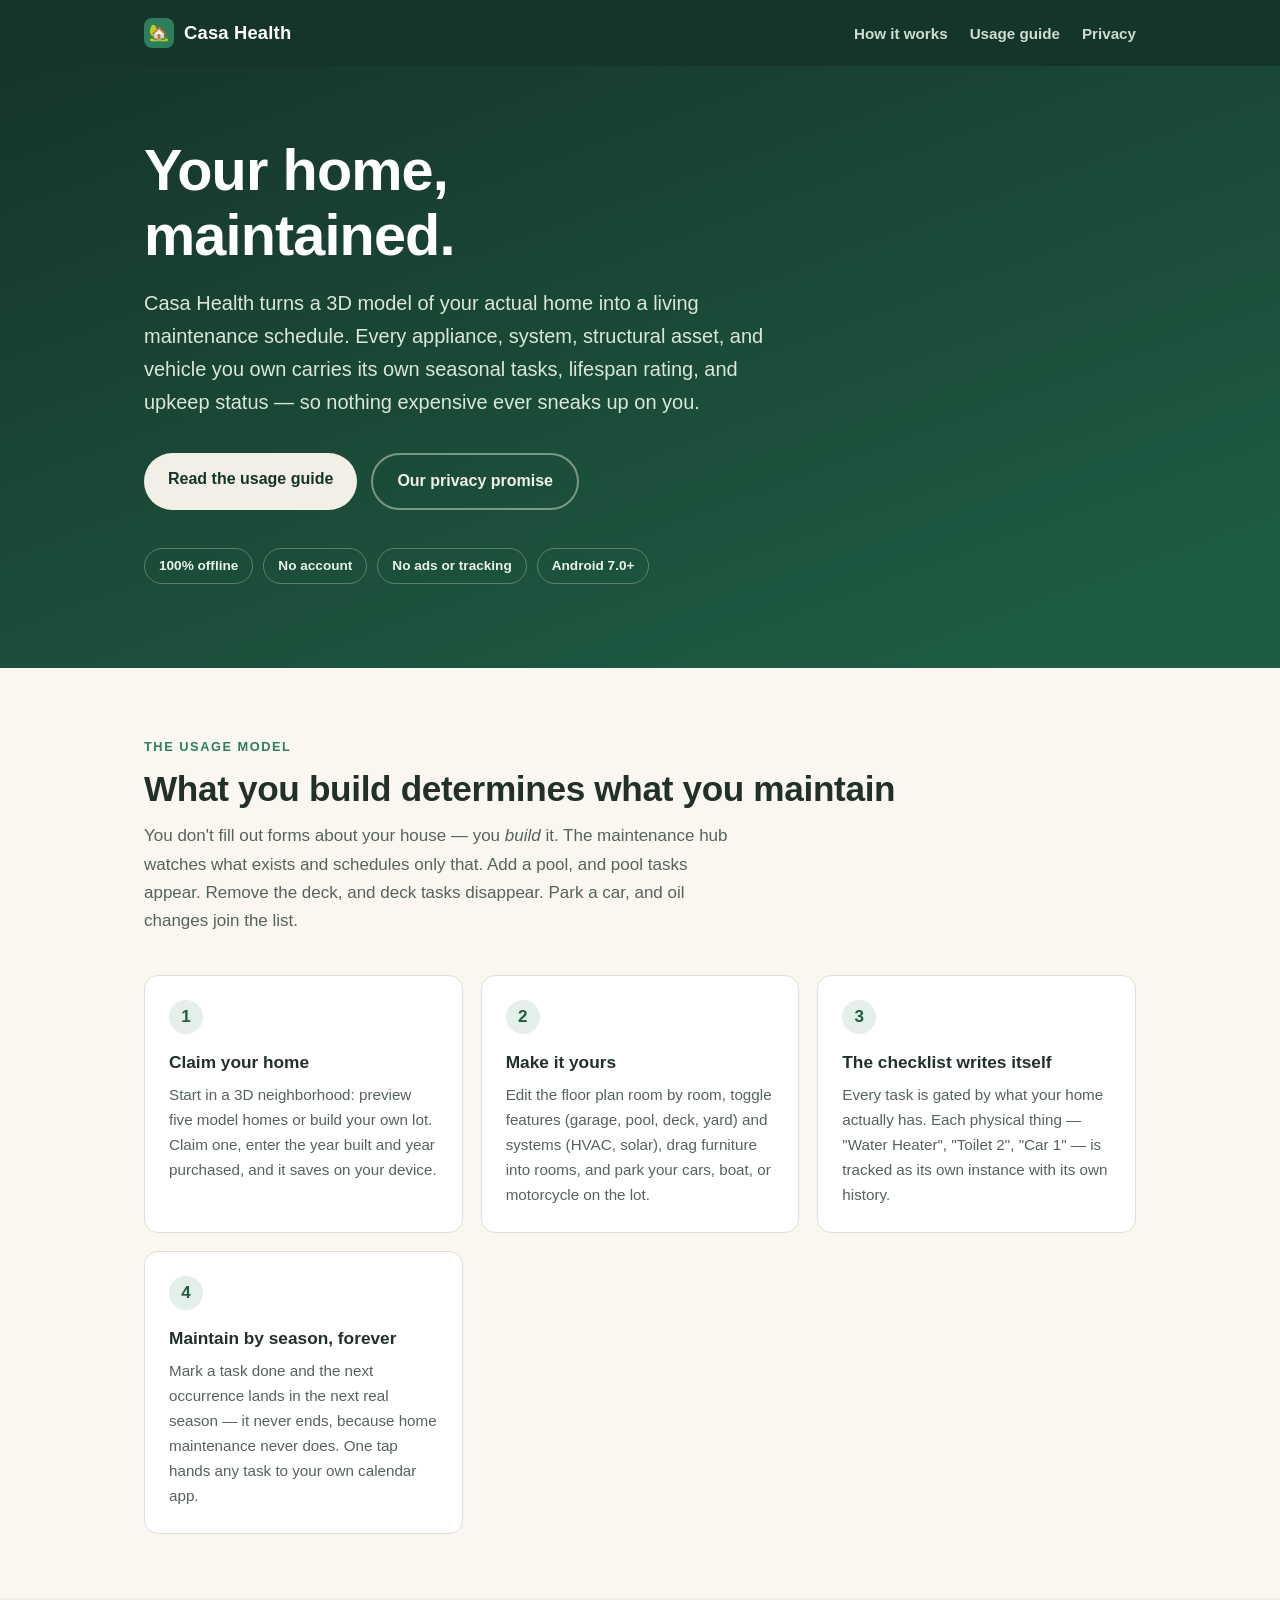
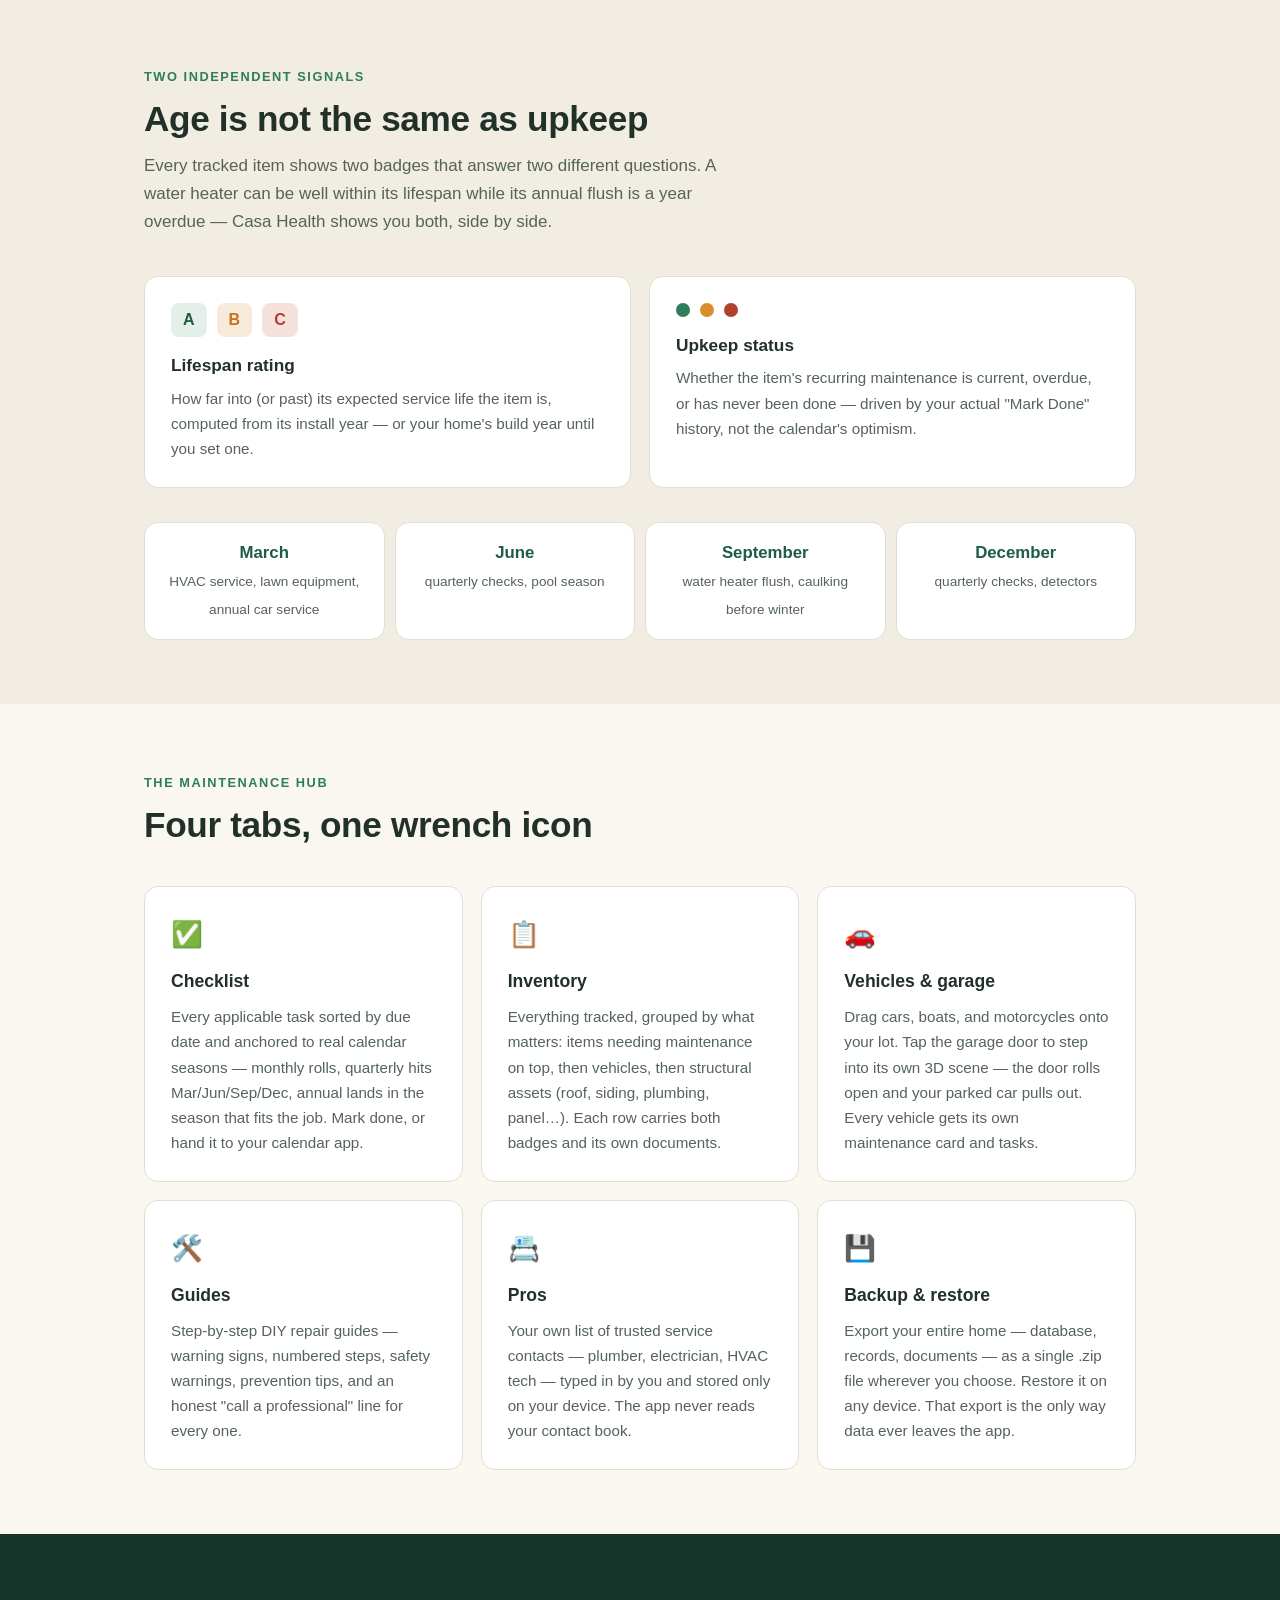
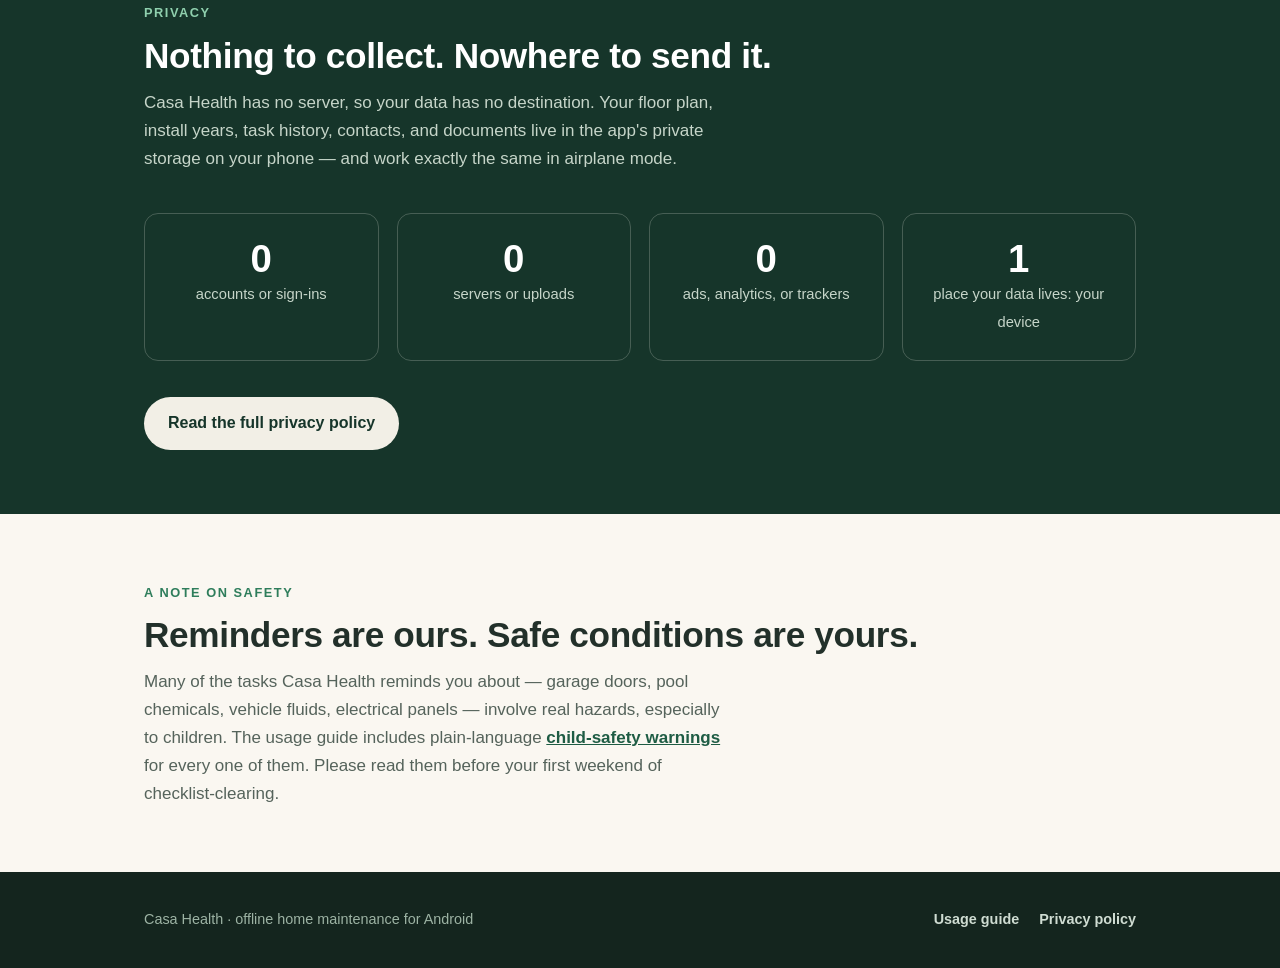
==== index.html @ 877a3b01 "Replace prototype README with Casa Health GitHub Pages site Marketing landing page centered on the m" ====
<!DOCTYPE html>
<html lang="en">
<head>
<meta charset="utf-8">
<meta name="viewport" content="width=device-width, initial-scale=1">
<title>Casa Health — Your home, maintained</title>
<meta name="description" content="Casa Health is a fully offline Android home-maintenance tracker built around a 3D model of your home. No account, no server, no tracking — your data never leaves your device.">
<link rel="stylesheet" href="styles.css">
<link rel="icon" href="data:image/svg+xml,%3Csvg xmlns='http://www.w3.org/2000/svg' viewBox='0 0 100 100'%3E%3Ctext y='.9em' font-size='90'%3E%F0%9F%8F%A1%3C/text%3E%3C/svg%3E">
</head>
<body>

<header class="site">
  <div class="wrap">
    <nav>
      <a class="brand" href="index.html"><span class="logo">🏡</span>Casa Health</a>
      <a class="link" href="#model">How it works</a>
      <a class="link" href="usage.html">Usage guide</a>
      <a class="link" href="privacy.html">Privacy</a>
    </nav>
  </div>
  <div class="hero">
    <div class="wrap">
      <h1>Your home, maintained.</h1>
      <p class="lede">
        Casa Health turns a 3D model of your actual home into a living maintenance
        schedule. Every appliance, system, structural asset, and vehicle you own carries its
        own seasonal tasks, lifespan rating, and upkeep status — so nothing expensive ever
        sneaks up on you.
      </p>
      <div class="cta">
        <a class="btn primary" href="usage.html">Read the usage guide</a>
        <a class="btn ghost" href="privacy.html">Our privacy promise</a>
      </div>
      <div class="chips">
        <span class="chip">100% offline</span>
        <span class="chip">No account</span>
        <span class="chip">No ads or tracking</span>
        <span class="chip">Android 7.0+</span>
      </div>
    </div>
  </div>
</header>

<main>

  <section id="model">
    <div class="wrap">
      <span class="kicker">The usage model</span>
      <h2>What you build determines what you maintain</h2>
      <p class="sub">
        You don't fill out forms about your house — you <em>build</em> it. The maintenance
        hub watches what exists and schedules only that. Add a pool, and pool tasks appear.
        Remove the deck, and deck tasks disappear. Park a car, and oil changes join the list.
      </p>
      <div class="steps">
        <div class="step">
          <div class="num">1</div>
          <h3>Claim your home</h3>
          <p>Start in a 3D neighborhood: preview five model homes or build your own lot.
             Claim one, enter the year built and year purchased, and it saves on your device.</p>
        </div>
        <div class="step">
          <div class="num">2</div>
          <h3>Make it yours</h3>
          <p>Edit the floor plan room by room, toggle features (garage, pool, deck, yard) and
             systems (HVAC, solar), drag furniture into rooms, and park your cars, boat, or
             motorcycle on the lot.</p>
        </div>
        <div class="step">
          <div class="num">3</div>
          <h3>The checklist writes itself</h3>
          <p>Every task is gated by what your home actually has. Each physical thing —
             "Water Heater", "Toilet 2", "Car 1" — is tracked as its own instance with its
             own history.</p>
        </div>
        <div class="step">
          <div class="num">4</div>
          <h3>Maintain by season, forever</h3>
          <p>Mark a task done and the next occurrence lands in the next real season — it never
             ends, because home maintenance never does. One tap hands any task to your own
             calendar app.</p>
        </div>
      </div>
    </div>
  </section>

  <section class="alt">
    <div class="wrap">
      <span class="kicker">Two independent signals</span>
      <h2>Age is not the same as upkeep</h2>
      <p class="sub">
        Every tracked item shows two badges that answer two different questions. A water
        heater can be well within its lifespan while its annual flush is a year overdue —
        Casa Health shows you both, side by side.
      </p>
      <div class="signals">
        <div class="signal">
          <div class="badge-row">
            <span class="grade a">A</span><span class="grade b">B</span><span class="grade c">C</span>
          </div>
          <h3>Lifespan rating</h3>
          <p>How far into (or past) its expected service life the item is, computed from its
             install year — or your home's build year until you set one.</p>
        </div>
        <div class="signal">
          <div class="badge-row">
            <span class="dot green"></span><span class="dot amber"></span><span class="dot red"></span>
          </div>
          <h3>Upkeep status</h3>
          <p>Whether the item's recurring maintenance is current, overdue, or has never been
             done — driven by your actual "Mark Done" history, not the calendar's optimism.</p>
        </div>
      </div>
      <div class="seasons">
        <div class="season"><b>March</b><span>HVAC service, lawn equipment, annual car service</span></div>
        <div class="season"><b>June</b><span>quarterly checks, pool season</span></div>
        <div class="season"><b>September</b><span>water heater flush, caulking before winter</span></div>
        <div class="season"><b>December</b><span>quarterly checks, detectors</span></div>
      </div>
    </div>
  </section>

  <section>
    <div class="wrap">
      <span class="kicker">The maintenance hub</span>
      <h2>Four tabs, one wrench icon</h2>
      <div class="grid">
        <div class="card">
          <span class="icon">✅</span>
          <h3>Checklist</h3>
          <p>Every applicable task sorted by due date and anchored to real calendar seasons —
             monthly rolls, quarterly hits Mar/Jun/Sep/Dec, annual lands in the season that
             fits the job. Mark done, or hand it to your calendar app.</p>
        </div>
        <div class="card">
          <span class="icon">📋</span>
          <h3>Inventory</h3>
          <p>Everything tracked, grouped by what matters: items needing maintenance on top,
             then vehicles, then structural assets (roof, siding, plumbing, panel…). Each row
             carries both badges and its own documents.</p>
        </div>
        <div class="card">
          <span class="icon">🚗</span>
          <h3>Vehicles &amp; garage</h3>
          <p>Drag cars, boats, and motorcycles onto your lot. Tap the garage door to step into
             its own 3D scene — the door rolls open and your parked car pulls out. Every
             vehicle gets its own maintenance card and tasks.</p>
        </div>
        <div class="card">
          <span class="icon">🛠️</span>
          <h3>Guides</h3>
          <p>Step-by-step DIY repair guides — warning signs, numbered steps, safety warnings,
             prevention tips, and an honest "call a professional" line for every one.</p>
        </div>
        <div class="card">
          <span class="icon">📇</span>
          <h3>Pros</h3>
          <p>Your own list of trusted service contacts — plumber, electrician, HVAC tech —
             typed in by you and stored only on your device. The app never reads your
             contact book.</p>
        </div>
        <div class="card">
          <span class="icon">💾</span>
          <h3>Backup &amp; restore</h3>
          <p>Export your entire home — database, records, documents — as a single .zip file
             wherever you choose. Restore it on any device. That export is the only way data
             ever leaves the app.</p>
        </div>
      </div>
    </div>
  </section>

  <section class="privacy-band">
    <div class="wrap">
      <span class="kicker" style="color:#8fd0ae">Privacy</span>
      <h2>Nothing to collect. Nowhere to send it.</h2>
      <p class="sub">
        Casa Health has no server, so your data has no destination. Your floor plan, install
        years, task history, contacts, and documents live in the app's private storage on
        your phone — and work exactly the same in airplane mode.
      </p>
      <div class="stats">
        <div class="stat"><b>0</b><span>accounts or sign-ins</span></div>
        <div class="stat"><b>0</b><span>servers or uploads</span></div>
        <div class="stat"><b>0</b><span>ads, analytics, or trackers</span></div>
        <div class="stat"><b>1</b><span>place your data lives: your device</span></div>
      </div>
      <a class="btn primary" href="privacy.html">Read the full privacy policy</a>
    </div>
  </section>

  <section>
    <div class="wrap">
      <span class="kicker">A note on safety</span>
      <h2>Reminders are ours. Safe conditions are yours.</h2>
      <p class="sub">
        Many of the tasks Casa Health reminds you about — garage doors, pool chemicals,
        vehicle fluids, electrical panels — involve real hazards, especially to children.
        The usage guide includes plain-language
        <a href="usage.html#child-safety" style="color:var(--green);font-weight:700">child-safety
        warnings</a> for every one of them. Please read them before your first weekend of
        checklist-clearing.
      </p>
    </div>
  </section>

</main>

<footer>
  <div class="wrap">
    <span>Casa Health · offline home maintenance for Android</span>
    <span class="spacer"></span>
    <a href="usage.html">Usage guide</a>
    <a href="privacy.html">Privacy policy</a>
  </div>
</footer>

</body>
</html>
---- styles.css ----
/* Casa Health site — shared styles. Self-contained: system fonts, no CDNs. */

:root {
  --ink:        #22302a;
  --ink-soft:   #55635b;
  --green-deep: #16352a;
  --green:      #1e5c44;
  --green-mid:  #2e7d5b;
  --green-soft: #e3efe8;
  --amber:      #c96f1e;
  --red:        #b3402f;
  --cream:      #faf7f1;
  --card:       #ffffff;
  --line:       #e4ded2;
  --radius:     14px;
}

* { box-sizing: border-box; margin: 0; padding: 0; }

html { scroll-behavior: smooth; }

body {
  font-family: -apple-system, BlinkMacSystemFont, "Segoe UI", Roboto, Helvetica, Arial, sans-serif;
  color: var(--ink);
  background: var(--cream);
  line-height: 1.65;
  font-size: 17px;
}

.wrap { max-width: 1040px; margin: 0 auto; padding: 0 24px; }

/* ── Nav ─────────────────────────────────────────────── */
header.site {
  background: var(--green-deep);
  color: #f2efe6;
}
nav {
  display: flex; align-items: center; gap: 22px;
  padding: 18px 0; flex-wrap: wrap;
}
nav .brand {
  font-weight: 800; font-size: 1.15rem; letter-spacing: .01em;
  color: #fff; text-decoration: none; margin-right: auto;
  display: flex; align-items: center; gap: 10px;
}
nav .brand .logo {
  width: 30px; height: 30px; border-radius: 8px;
  background: var(--green-mid);
  display: inline-flex; align-items: center; justify-content: center;
  font-size: 16px;
}
nav a.link {
  color: #cfdcd2; text-decoration: none; font-size: .95rem; font-weight: 600;
}
nav a.link:hover, nav a.link[aria-current="page"] { color: #fff; }

/* ── Hero ────────────────────────────────────────────── */
.hero {
  background: linear-gradient(160deg, var(--green-deep) 0%, var(--green) 90%);
  color: #f2efe6;
  padding: 72px 0 84px;
}
.hero h1 {
  font-size: clamp(2.3rem, 5.5vw, 3.6rem);
  line-height: 1.12; letter-spacing: -0.015em; color: #fff;
  max-width: 17ch;
}
.hero p.lede {
  margin-top: 20px; font-size: clamp(1.05rem, 2vw, 1.25rem);
  max-width: 56ch; color: #dbe6dd;
}
.hero .cta { margin-top: 34px; display: flex; gap: 14px; flex-wrap: wrap; }
.btn {
  display: inline-block; text-decoration: none; font-weight: 700;
  padding: 13px 24px; border-radius: 999px; font-size: 1rem;
}
.btn.primary { background: #f2efe6; color: var(--green-deep); }
.btn.primary:hover { background: #fff; }
.btn.ghost { color: #f2efe6; border: 2px solid rgba(242,239,230,.45); }
.btn.ghost:hover { border-color: #f2efe6; }

.hero .chips { margin-top: 38px; display: flex; gap: 10px; flex-wrap: wrap; }
.chip {
  font-size: .85rem; font-weight: 600; color: #eaf2ec;
  border: 1px solid rgba(242,239,230,.3); border-radius: 999px;
  padding: 6px 14px;
}

/* ── Sections ────────────────────────────────────────── */
section { padding: 64px 0; }
section.alt { background: #f2ede3; }
.kicker {
  text-transform: uppercase; letter-spacing: .12em; font-size: .8rem;
  font-weight: 800; color: var(--green-mid);
}
h2 { font-size: clamp(1.6rem, 3.4vw, 2.2rem); line-height: 1.2; margin-top: 8px; letter-spacing: -0.01em; }
.sub { color: var(--ink-soft); max-width: 62ch; margin-top: 12px; }

/* ── Usage-model steps ───────────────────────────────── */
.steps { margin-top: 40px; display: grid; gap: 18px; grid-template-columns: repeat(auto-fit, minmax(280px, 1fr)); }
.step {
  background: var(--card); border: 1px solid var(--line); border-radius: var(--radius);
  padding: 24px;
}
.step .num {
  width: 34px; height: 34px; border-radius: 50%; background: var(--green-soft);
  color: var(--green); font-weight: 800; display: flex; align-items: center;
  justify-content: center; margin-bottom: 14px;
}
.step h3 { font-size: 1.08rem; margin-bottom: 6px; }
.step p { font-size: .95rem; color: var(--ink-soft); }

/* Two-signal badges */
.signals { margin-top: 40px; display: grid; gap: 18px; grid-template-columns: repeat(auto-fit, minmax(300px, 1fr)); }
.signal {
  background: var(--card); border: 1px solid var(--line); border-radius: var(--radius);
  padding: 26px;
}
.signal .badge-row { display: flex; gap: 10px; align-items: center; margin-bottom: 14px; }
.grade {
  font-weight: 800; font-size: 1rem; border-radius: 8px; padding: 4px 12px;
}
.grade.a { background: var(--green-soft); color: var(--green); }
.grade.b { background: #f7ead8; color: var(--amber); }
.grade.c { background: #f6e0dc; color: var(--red); }
.dot { width: 14px; height: 14px; border-radius: 50%; display: inline-block; }
.dot.green { background: #2e7d5b; }
.dot.amber { background: #d98e2b; }
.dot.red   { background: #b3402f; }
.signal h3 { font-size: 1.08rem; margin-bottom: 6px; }
.signal p { font-size: .95rem; color: var(--ink-soft); }

/* Season strip */
.seasons { margin-top: 34px; display: flex; gap: 10px; flex-wrap: wrap; }
.season {
  flex: 1 1 140px; background: var(--card); border: 1px solid var(--line);
  border-radius: var(--radius); padding: 16px 18px; text-align: center;
}
.season b { display: block; color: var(--green); font-size: 1.05rem; }
.season span { font-size: .85rem; color: var(--ink-soft); }

/* ── Feature grid ────────────────────────────────────── */
.grid { margin-top: 40px; display: grid; gap: 18px; grid-template-columns: repeat(auto-fit, minmax(280px, 1fr)); }
.card {
  background: var(--card); border: 1px solid var(--line); border-radius: var(--radius);
  padding: 26px;
}
.card .icon { font-size: 1.6rem; margin-bottom: 12px; display: block; }
.card h3 { font-size: 1.1rem; margin-bottom: 8px; }
.card p { font-size: .95rem; color: var(--ink-soft); }
.card a { color: var(--green); font-weight: 700; }

/* ── Privacy band ────────────────────────────────────── */
.privacy-band { background: var(--green-deep); color: #e7efe8; }
.privacy-band h2 { color: #fff; }
.privacy-band .sub { color: #c6d5c9; }
.stats { margin-top: 40px; display: grid; gap: 18px; grid-template-columns: repeat(auto-fit, minmax(200px, 1fr)); }
.stat {
  border: 1px solid rgba(242,239,230,.22); border-radius: var(--radius);
  padding: 24px; text-align: center;
}
.stat b { display: block; font-size: 2.4rem; color: #fff; line-height: 1.1; }
.stat span { font-size: .92rem; color: #c6d5c9; }
.privacy-band .btn { margin-top: 36px; }

/* ── Article pages (usage / privacy) ─────────────────── */
.page-head { background: var(--green-deep); color: #f2efe6; padding: 52px 0 56px; }
.page-head h1 { font-size: clamp(2rem, 4.5vw, 2.8rem); color: #fff; letter-spacing: -0.01em; }
.page-head p { margin-top: 12px; color: #cfdcd2; max-width: 60ch; }

article { padding: 56px 0 72px; }
article .wrap { max-width: 800px; }
article h2 {
  margin-top: 48px; padding-top: 12px; font-size: 1.5rem;
}
article h2:first-child { margin-top: 0; }
article h3 { margin-top: 28px; font-size: 1.13rem; }
article p, article li { color: #3c4a42; }
article p { margin-top: 14px; }
article ul { margin: 14px 0 0 24px; }
article li { margin-top: 8px; }
article ul ul { margin-top: 6px; }
article strong { color: var(--ink); }
article a { color: var(--green); font-weight: 600; }
article .callout {
  margin-top: 22px; background: var(--green-soft); border-left: 4px solid var(--green-mid);
  border-radius: 0 10px 10px 0; padding: 18px 22px; font-size: .98rem;
}
article .callout.warn { background: #f9ecdd; border-left-color: var(--amber); }
article .tip { font-size: .93rem; color: var(--ink-soft); font-style: italic; }
article table {
  margin-top: 16px; border-collapse: collapse; width: 100%;
  background: var(--card); border: 1px solid var(--line); border-radius: 10px; overflow: hidden;
}
article th, article td { text-align: left; padding: 10px 16px; border-bottom: 1px solid var(--line); font-size: .95rem; }
article th { background: #f2ede3; }
article tr:last-child td { border-bottom: none; }

/* ── Footer ──────────────────────────────────────────── */
footer {
  background: #14251e; color: #9db3a4; padding: 36px 0; font-size: .9rem;
}
footer .wrap { display: flex; gap: 20px; flex-wrap: wrap; align-items: center; }
footer a { color: #cfdcd2; text-decoration: none; font-weight: 600; }
footer a:hover { color: #fff; }
footer .spacer { margin-left: auto; }

@media (max-width: 560px) {
  nav { gap: 14px; }
  .hero { padding: 52px 0 60px; }
  section { padding: 48px 0; }
}
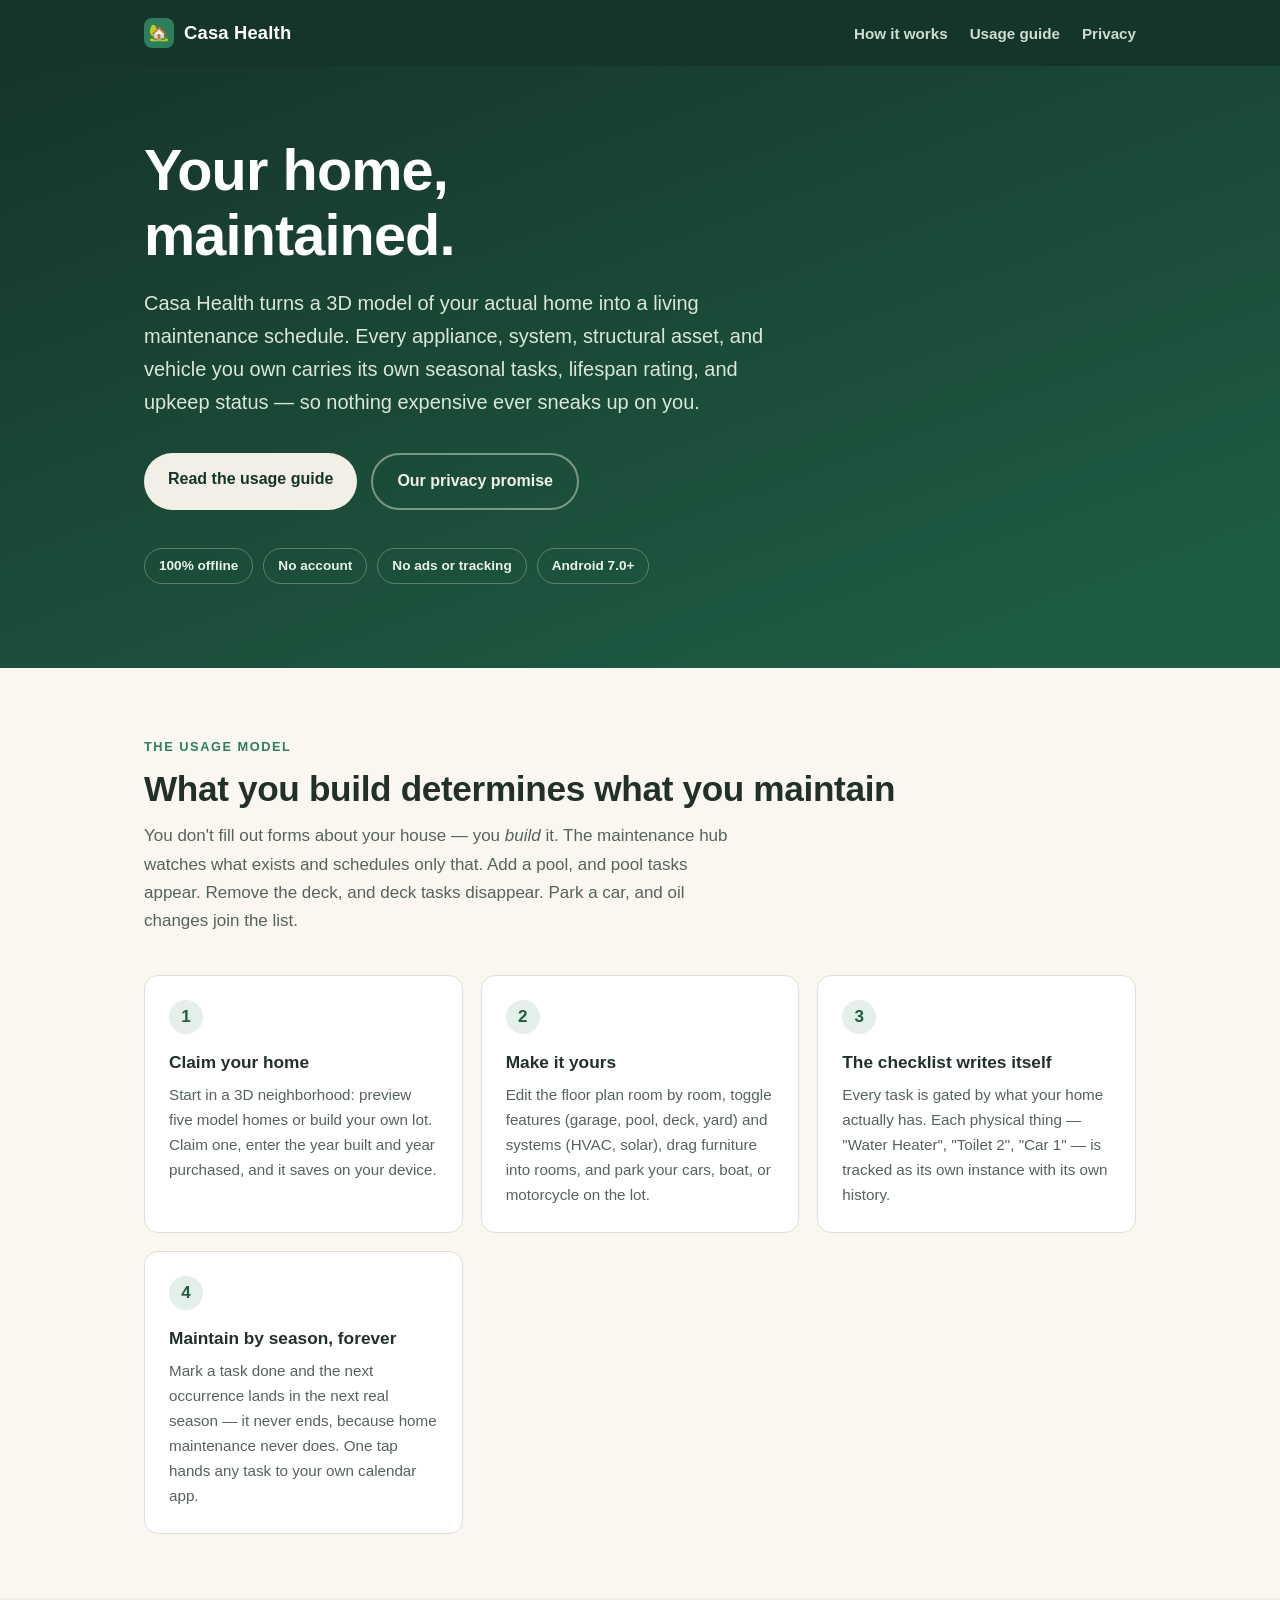
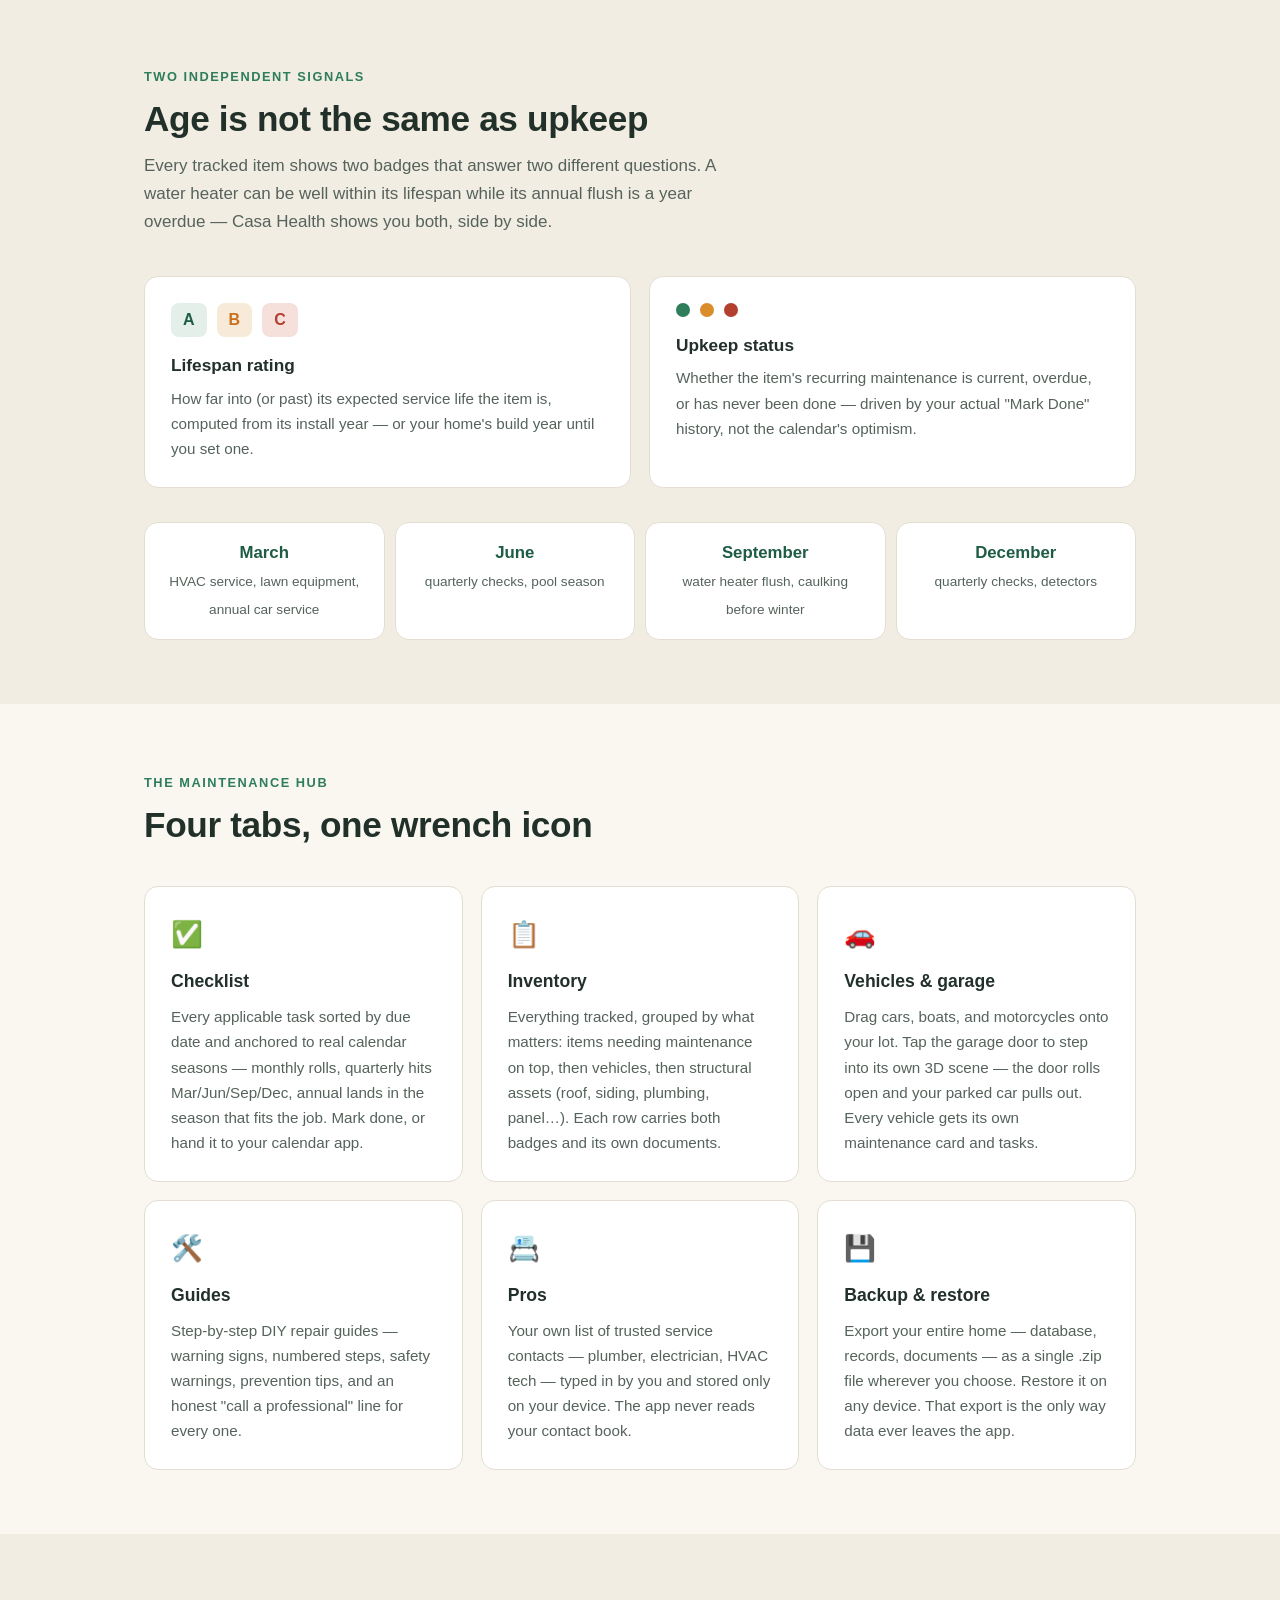
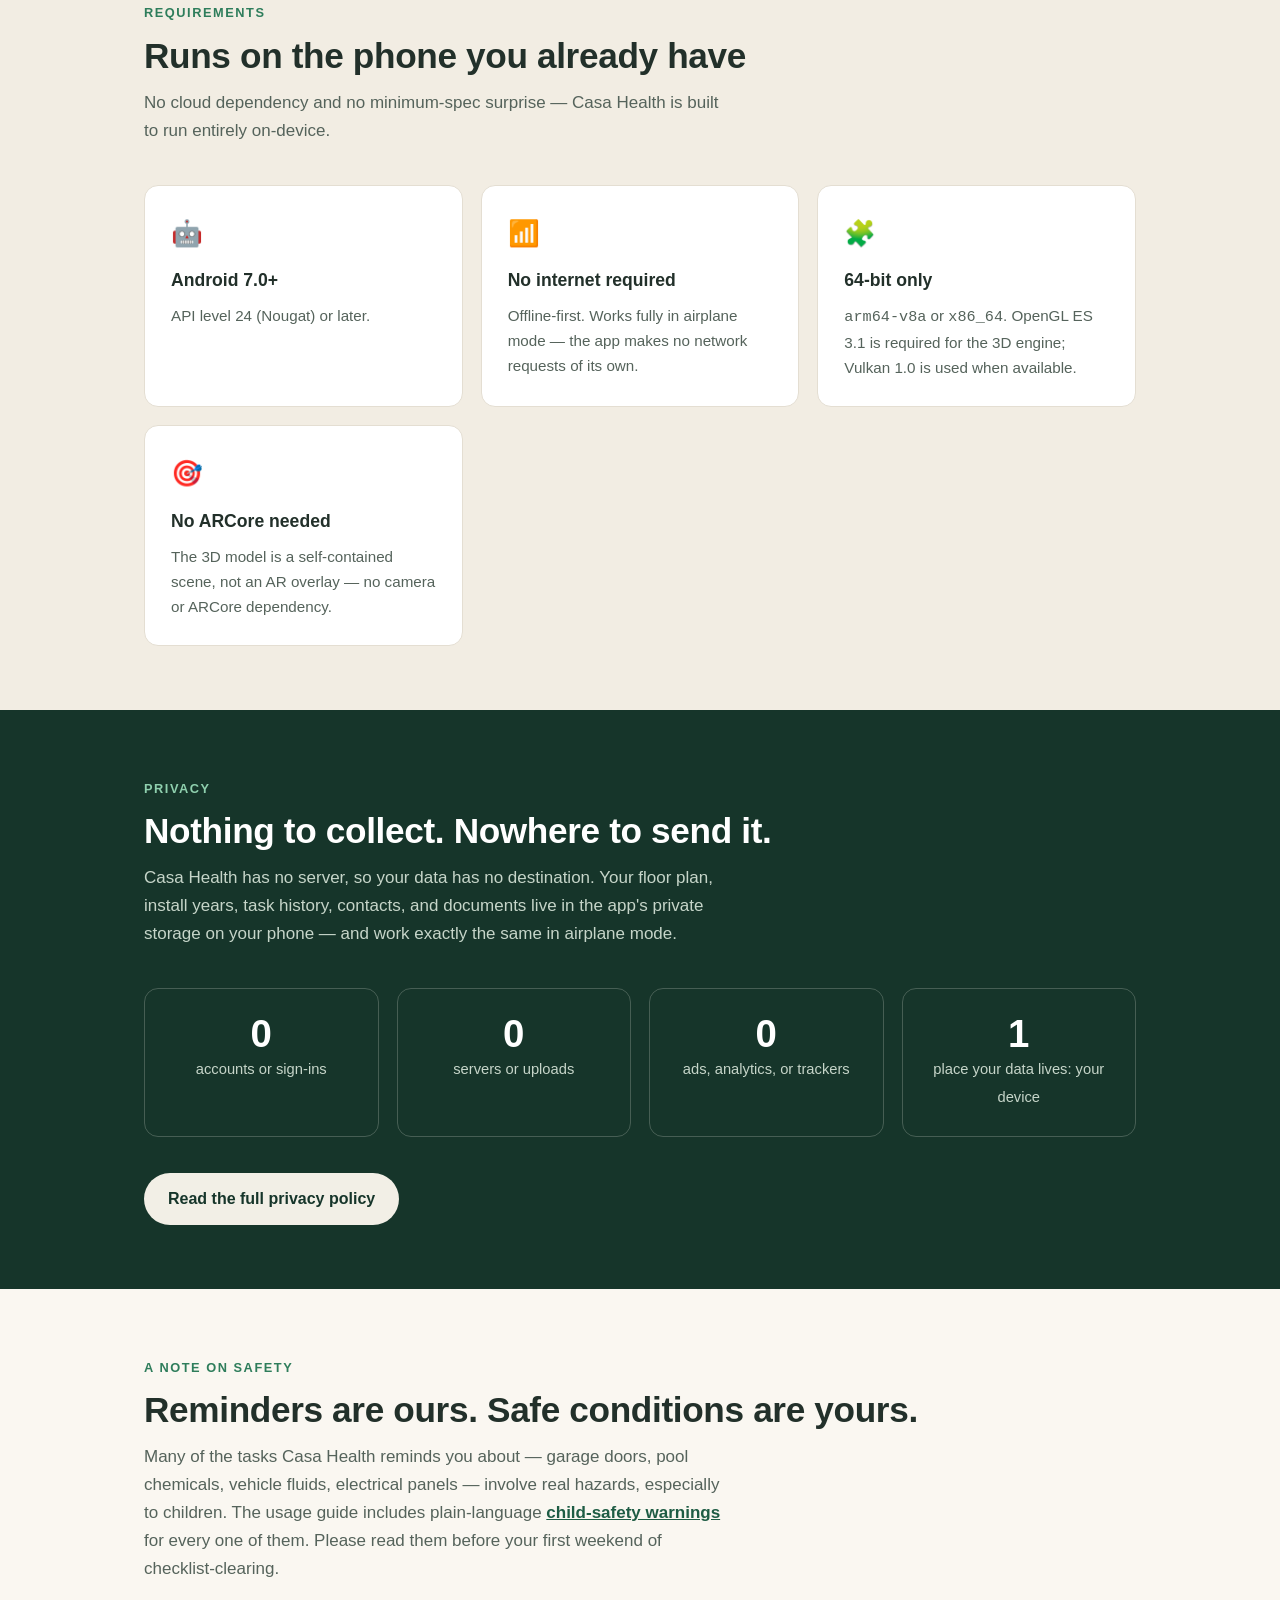
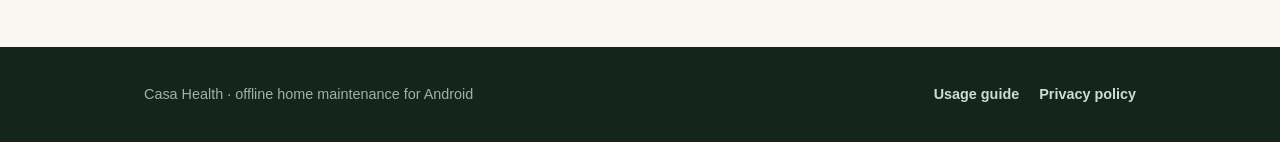
==== commit 9e985c68: "Add requirements section to index.html and enhance usage guide with safety and app details" ====
--- a/index.html
+++ b/index.html
@@ -171,6 +171,42 @@
     </div>
   </section>
 
+  <section class="alt">
+    <div class="wrap">
+      <span class="kicker">Requirements</span>
+      <h2>Runs on the phone you already have</h2>
+      <p class="sub">
+        No cloud dependency and no minimum-spec surprise — Casa Health is built to run
+        entirely on-device.
+      </p>
+      <div class="grid">
+        <div class="card">
+          <span class="icon">🤖</span>
+          <h3>Android 7.0+</h3>
+          <p>API level 24 (Nougat) or later.</p>
+        </div>
+        <div class="card">
+          <span class="icon">📶</span>
+          <h3>No internet required</h3>
+          <p>Offline-first. Works fully in airplane mode — the app makes no network requests
+             of its own.</p>
+        </div>
+        <div class="card">
+          <span class="icon">🧩</span>
+          <h3>64-bit only</h3>
+          <p><code>arm64-v8a</code> or <code>x86_64</code>. OpenGL ES 3.1 is required for the
+             3D engine; Vulkan 1.0 is used when available.</p>
+        </div>
+        <div class="card">
+          <span class="icon">🎯</span>
+          <h3>No ARCore needed</h3>
+          <p>The 3D model is a self-contained scene, not an AR overlay — no camera or ARCore
+             dependency.</p>
+        </div>
+      </div>
+    </div>
+  </section>
+
   <section class="privacy-band">
     <div class="wrap">
       <span class="kicker" style="color:#8fd0ae">Privacy</span>
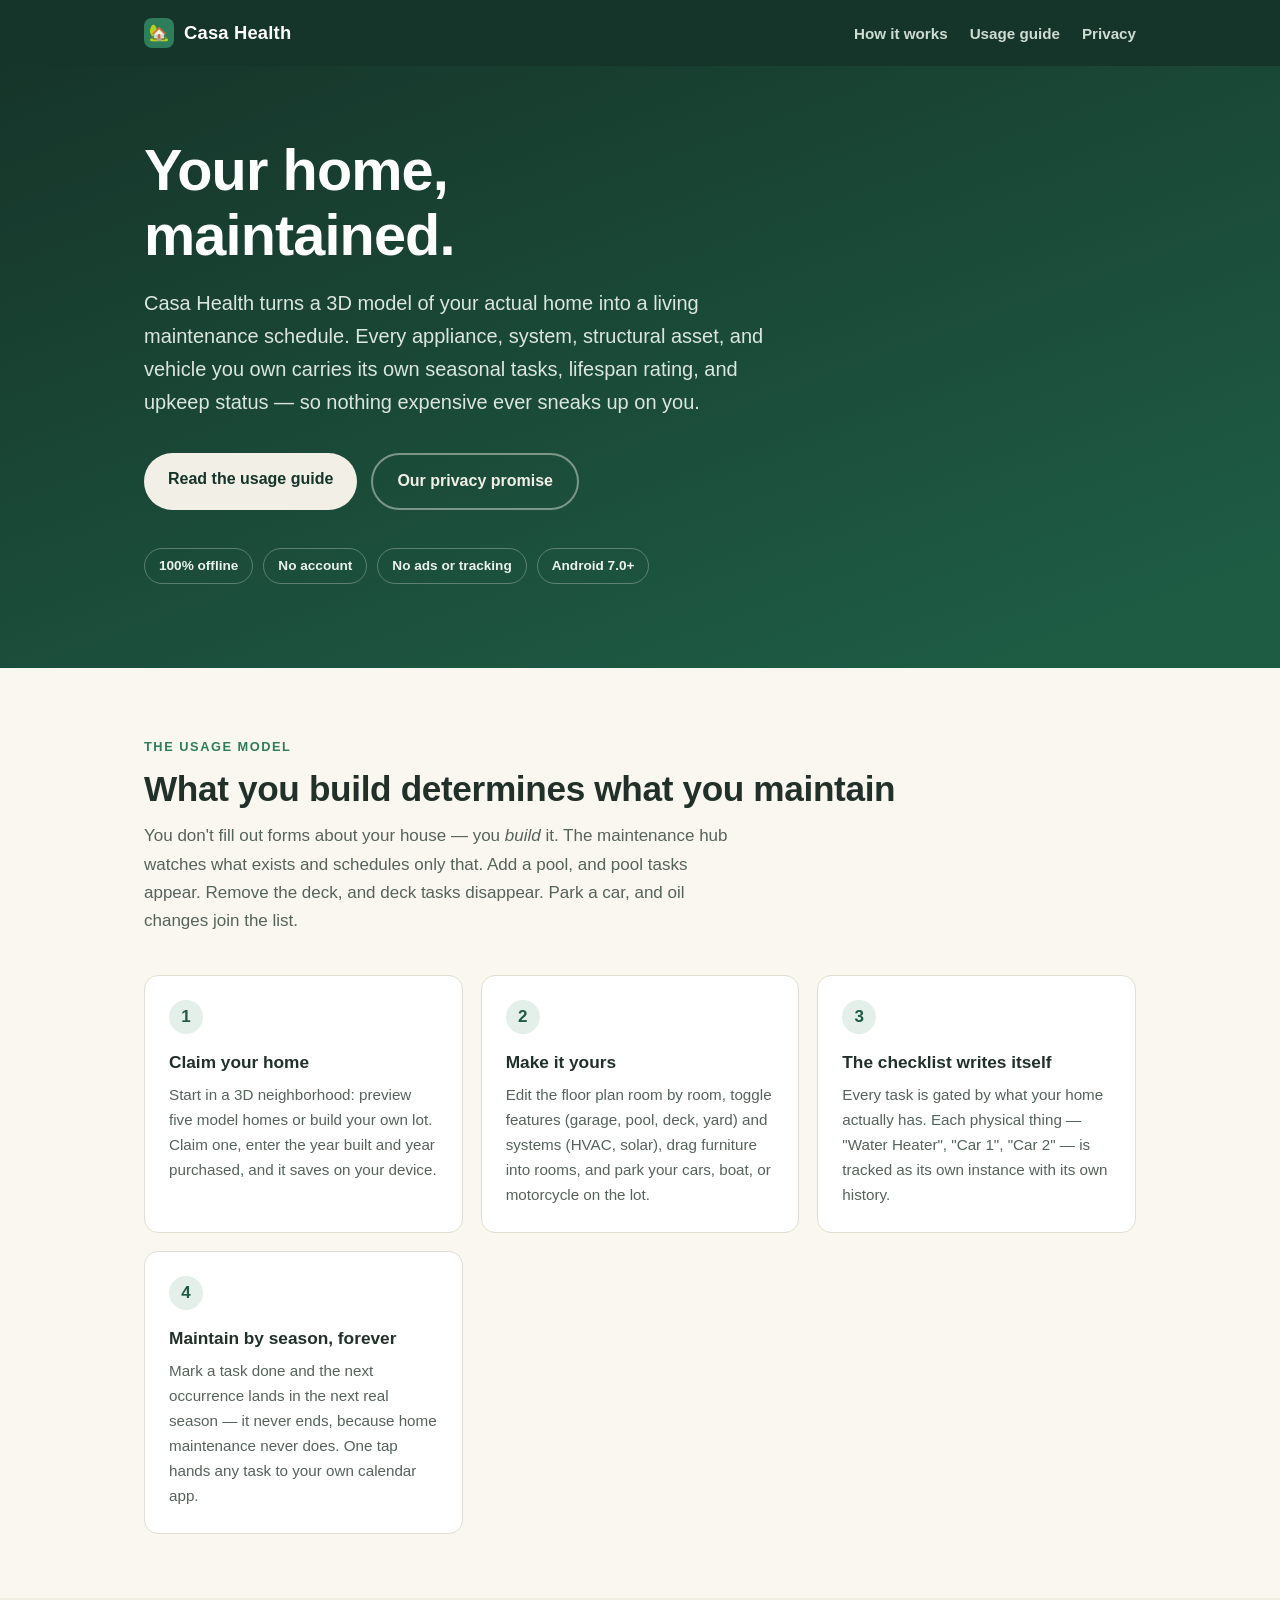
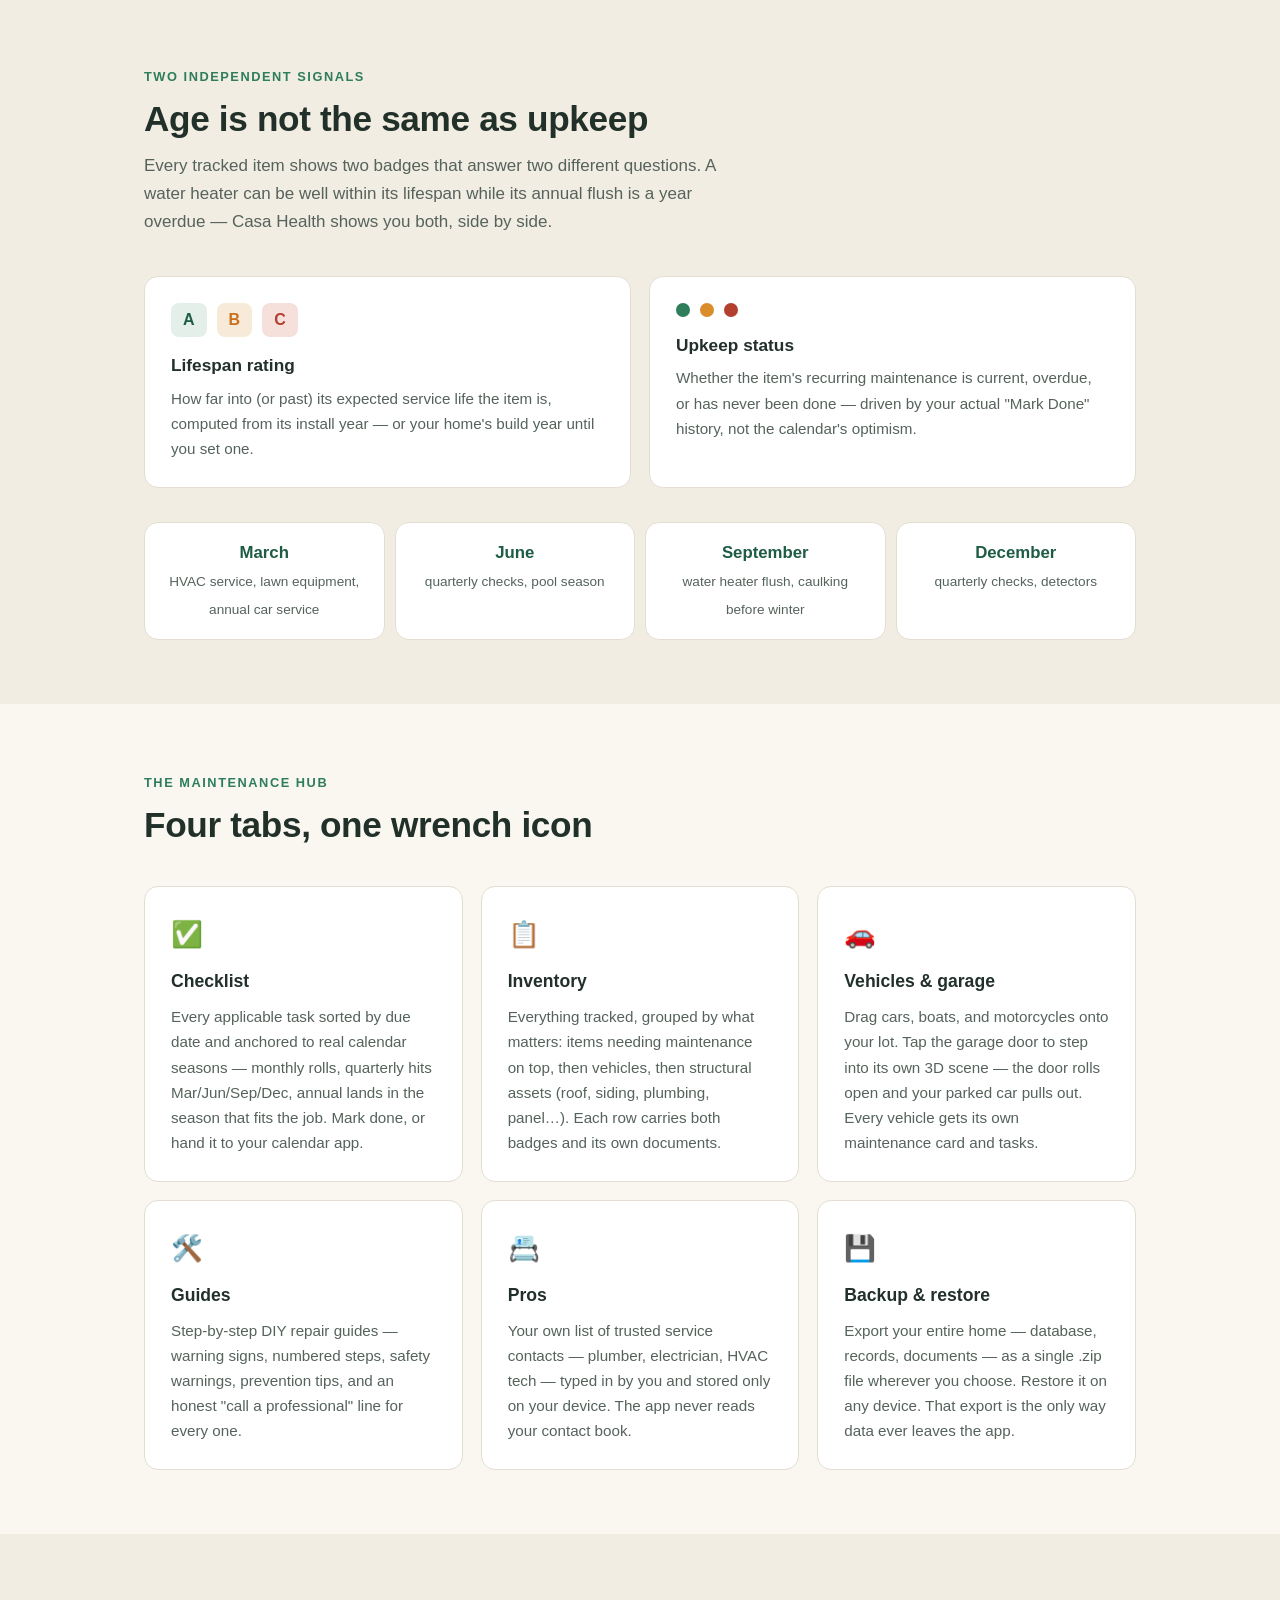
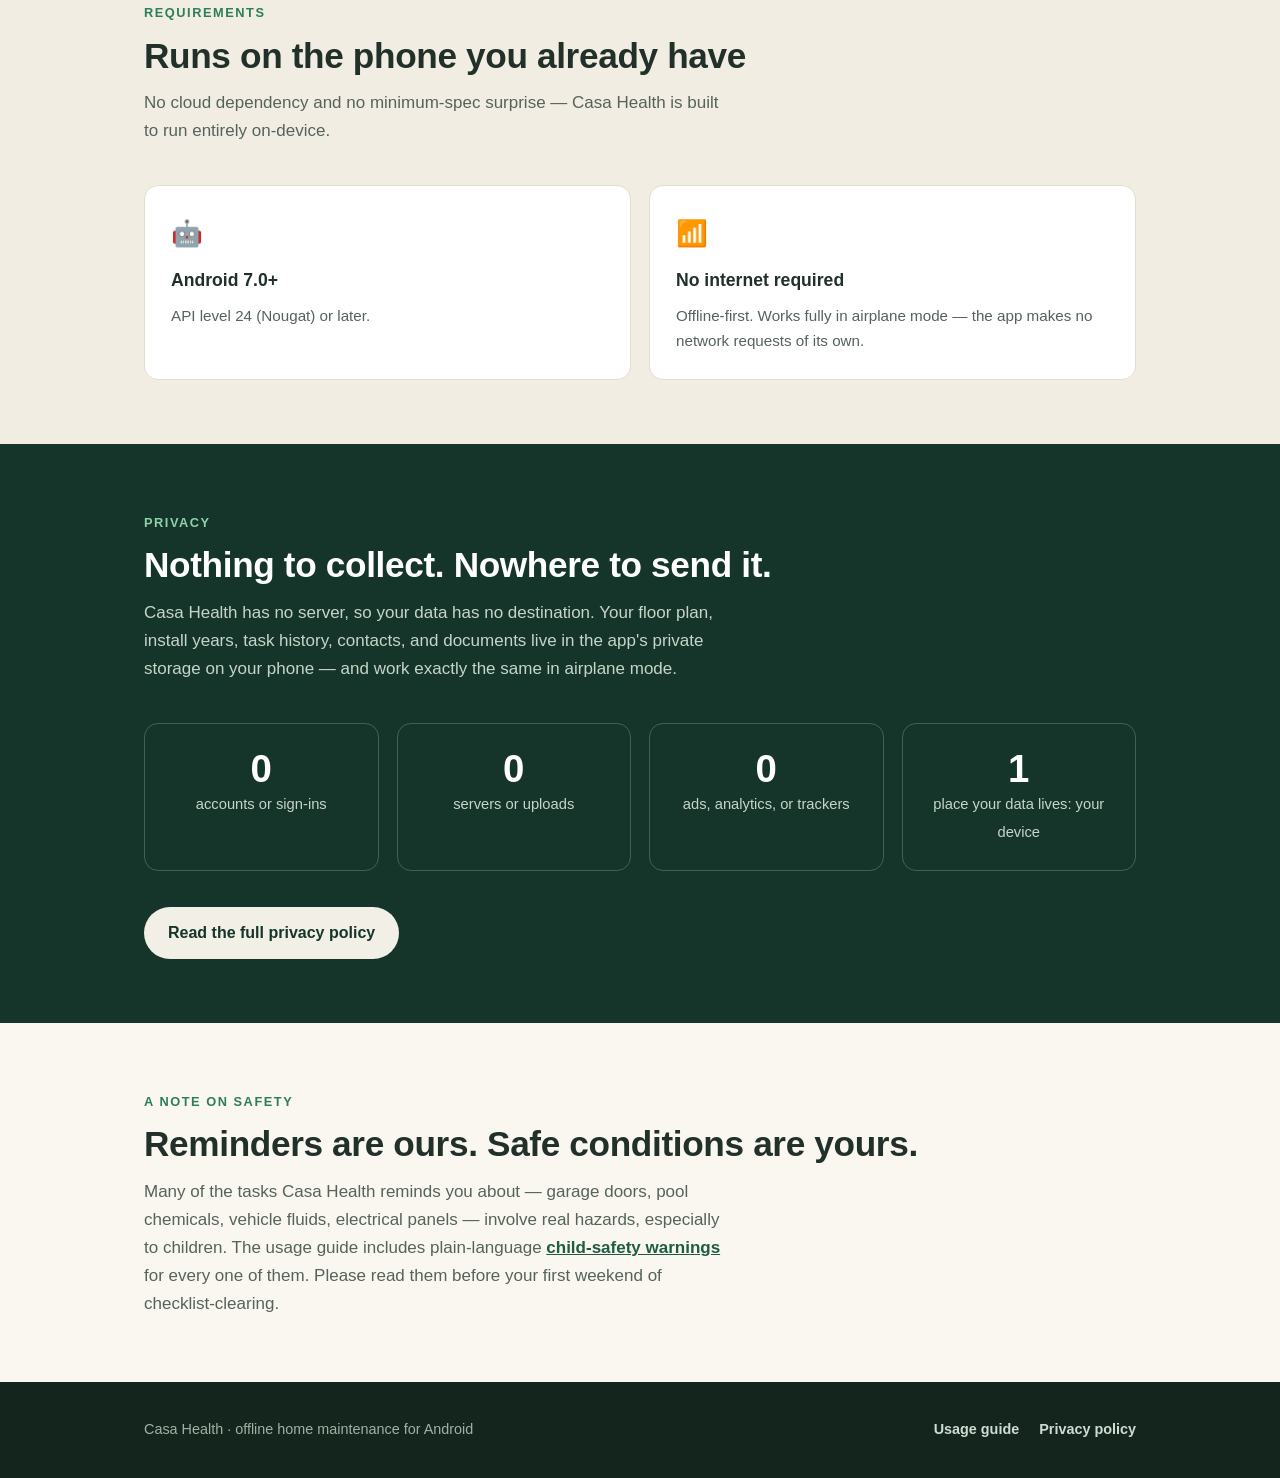
==== commit 609d9da0: "Update checklist and remove unnecessary cards Removed references to 64-bit requirements and ARCore d" ====
--- a/index.html
+++ b/index.html
@@ -71,8 +71,7 @@
           <div class="num">3</div>
           <h3>The checklist writes itself</h3>
           <p>Every task is gated by what your home actually has. Each physical thing —
-             "Water Heater", "Toilet 2", "Car 1" — is tracked as its own instance with its
-             own history.</p>
+             "Water Heater", "Car 1", "Car 2" — is tracked as its own instance with its own history.</p>
         </div>
         <div class="step">
           <div class="num">4</div>
@@ -191,18 +190,6 @@
           <p>Offline-first. Works fully in airplane mode — the app makes no network requests
              of its own.</p>
         </div>
-        <div class="card">
-          <span class="icon">🧩</span>
-          <h3>64-bit only</h3>
-          <p><code>arm64-v8a</code> or <code>x86_64</code>. OpenGL ES 3.1 is required for the
-             3D engine; Vulkan 1.0 is used when available.</p>
-        </div>
-        <div class="card">
-          <span class="icon">🎯</span>
-          <h3>No ARCore needed</h3>
-          <p>The 3D model is a self-contained scene, not an AR overlay — no camera or ARCore
-             dependency.</p>
-        </div>
       </div>
     </div>
   </section>
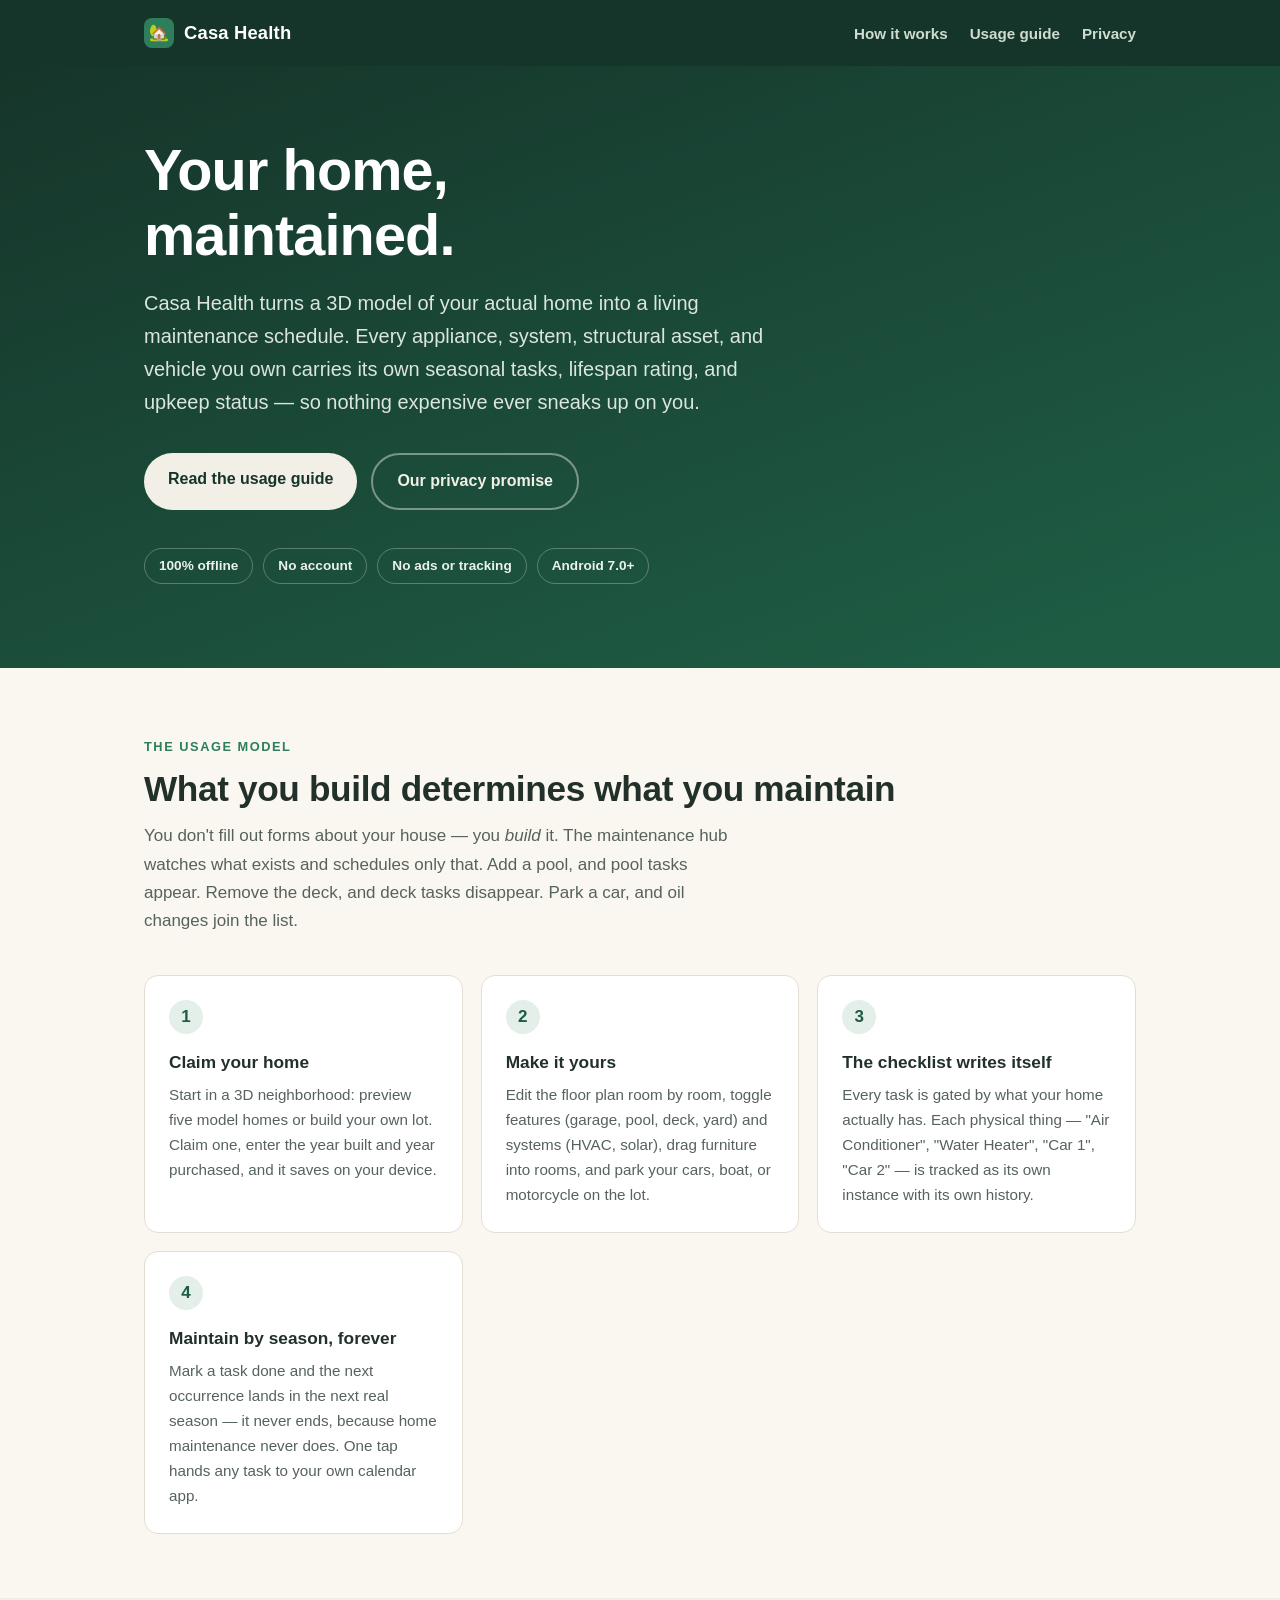
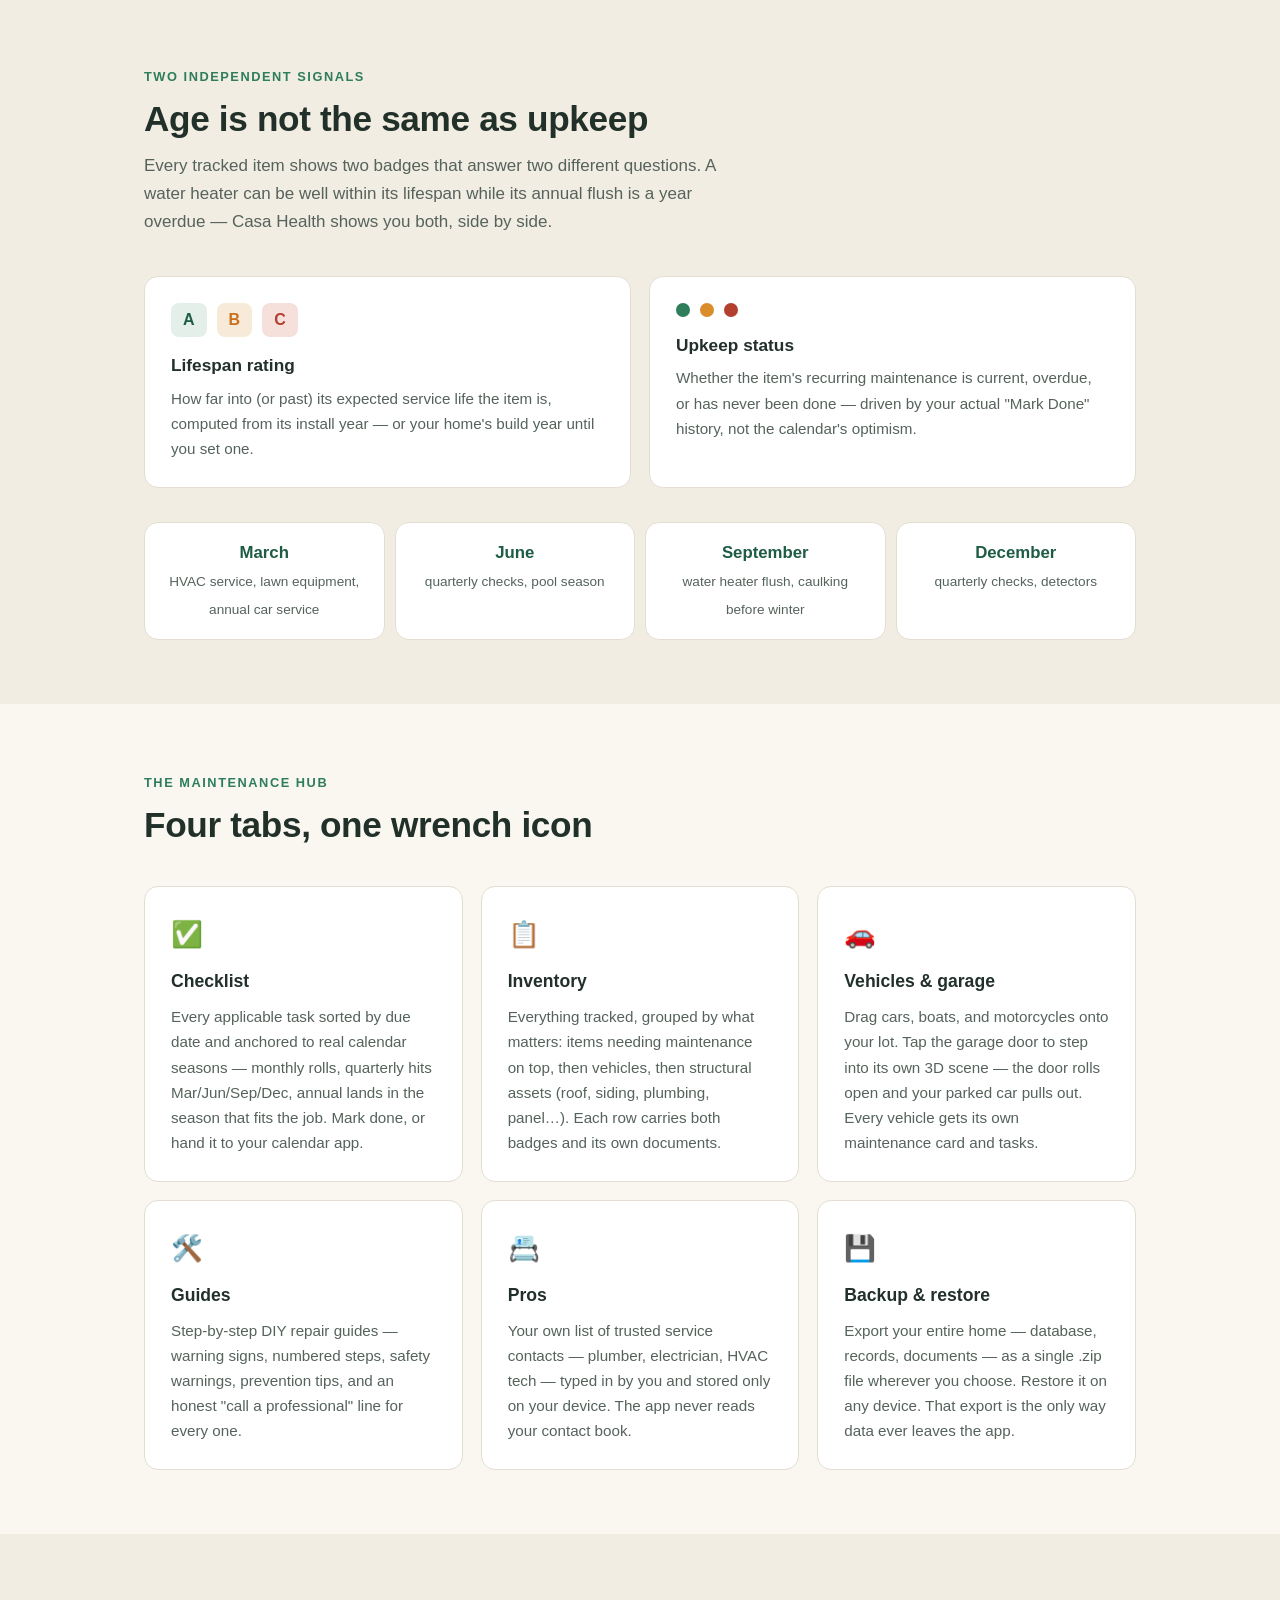
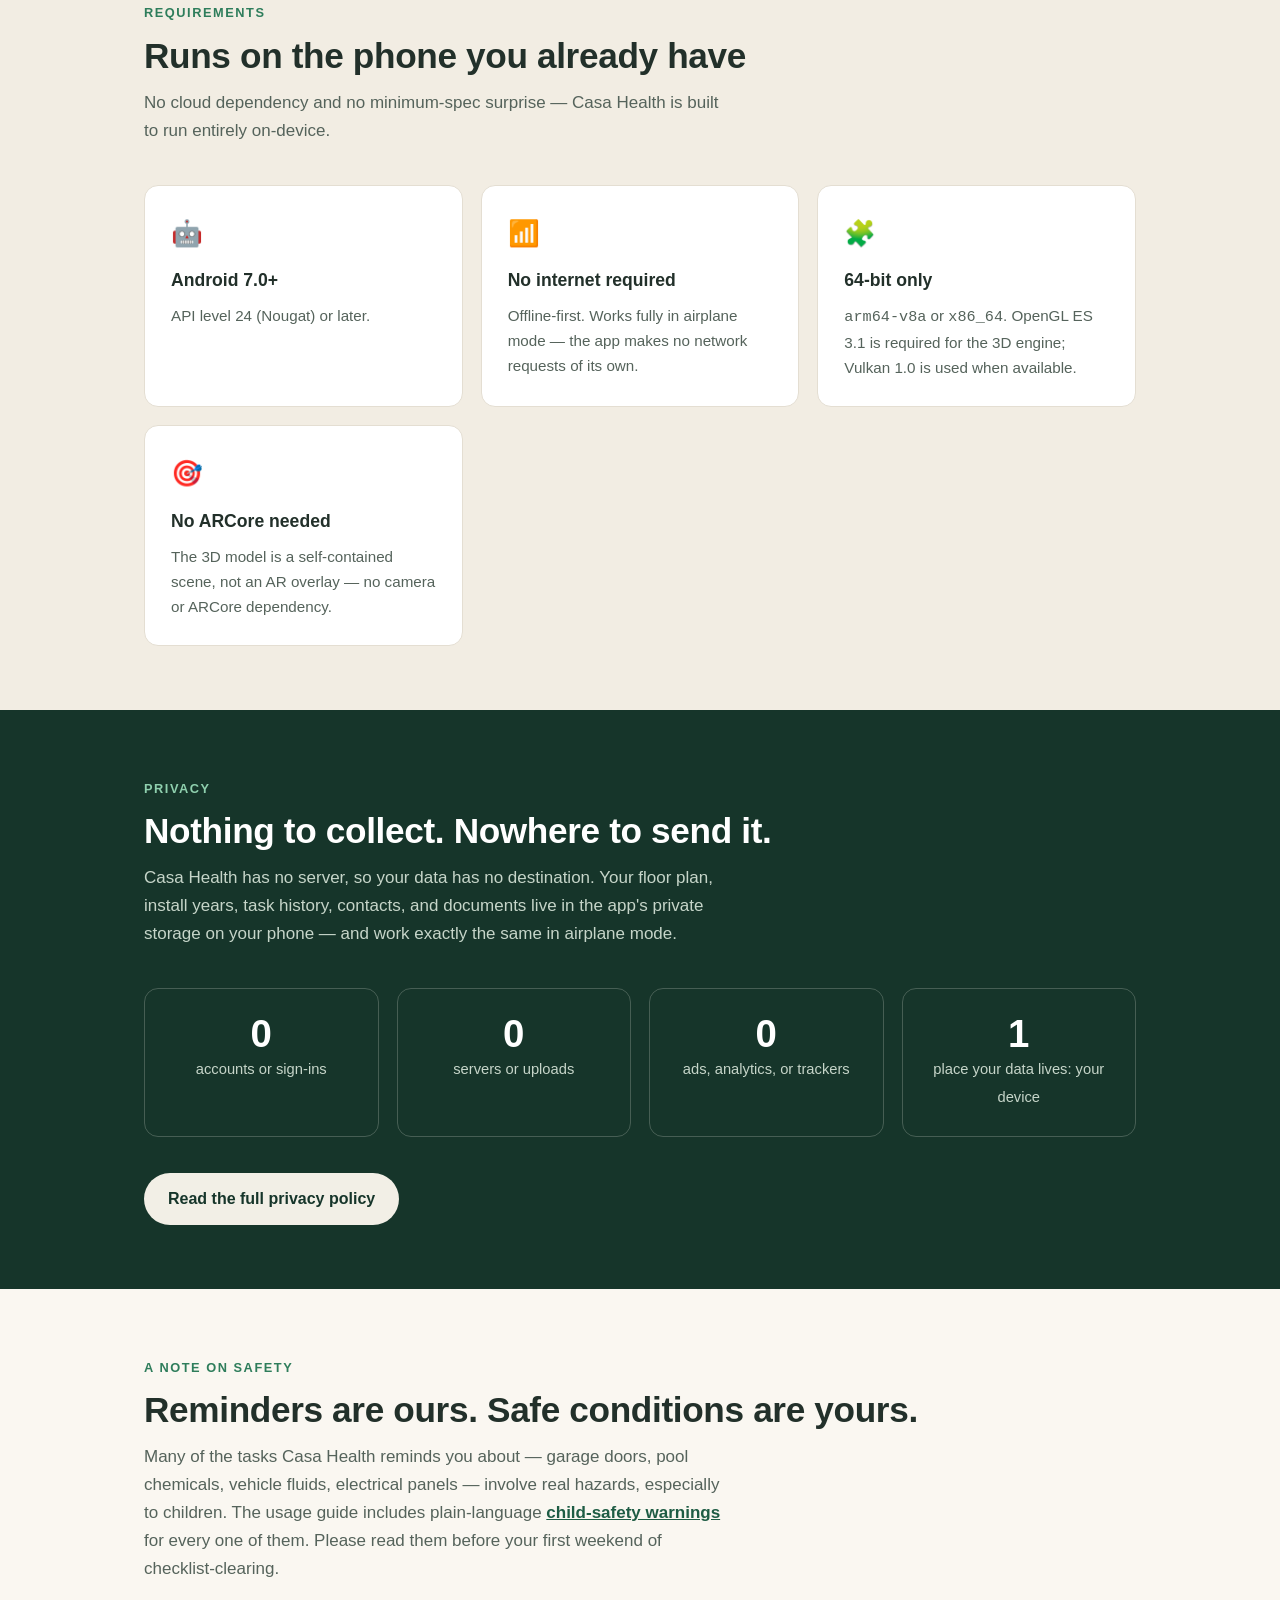
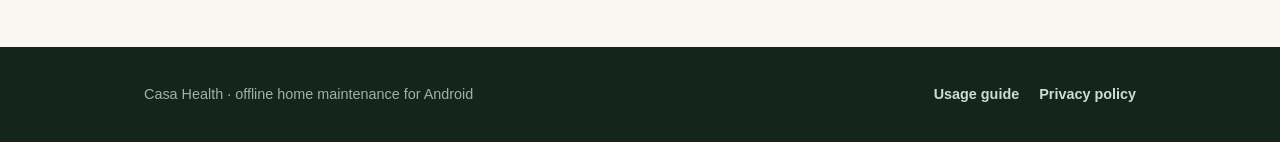
==== commit 16b588b3: "Update checklist items in index.html" ====
--- a/index.html
+++ b/index.html
@@ -70,8 +70,9 @@
         <div class="step">
           <div class="num">3</div>
           <h3>The checklist writes itself</h3>
-          <p>Every task is gated by what your home actually has. Each physical thing —
-             "Water Heater", "Car 1", "Car 2" — is tracked as its own instance with its own history.</p>
+          <p>Every task is gated by what your home actually has. Each physical thing — "Air Conditioner", 
+             "Water Heater", "Car 1", "Car 2" — is tracked as its own instance with its
+             own history.</p>
         </div>
         <div class="step">
           <div class="num">4</div>
@@ -190,6 +191,18 @@
           <p>Offline-first. Works fully in airplane mode — the app makes no network requests
              of its own.</p>
         </div>
+        <div class="card">
+          <span class="icon">🧩</span>
+          <h3>64-bit only</h3>
+          <p><code>arm64-v8a</code> or <code>x86_64</code>. OpenGL ES 3.1 is required for the
+             3D engine; Vulkan 1.0 is used when available.</p>
+        </div>
+        <div class="card">
+          <span class="icon">🎯</span>
+          <h3>No ARCore needed</h3>
+          <p>The 3D model is a self-contained scene, not an AR overlay — no camera or ARCore
+             dependency.</p>
+        </div>
       </div>
     </div>
   </section>
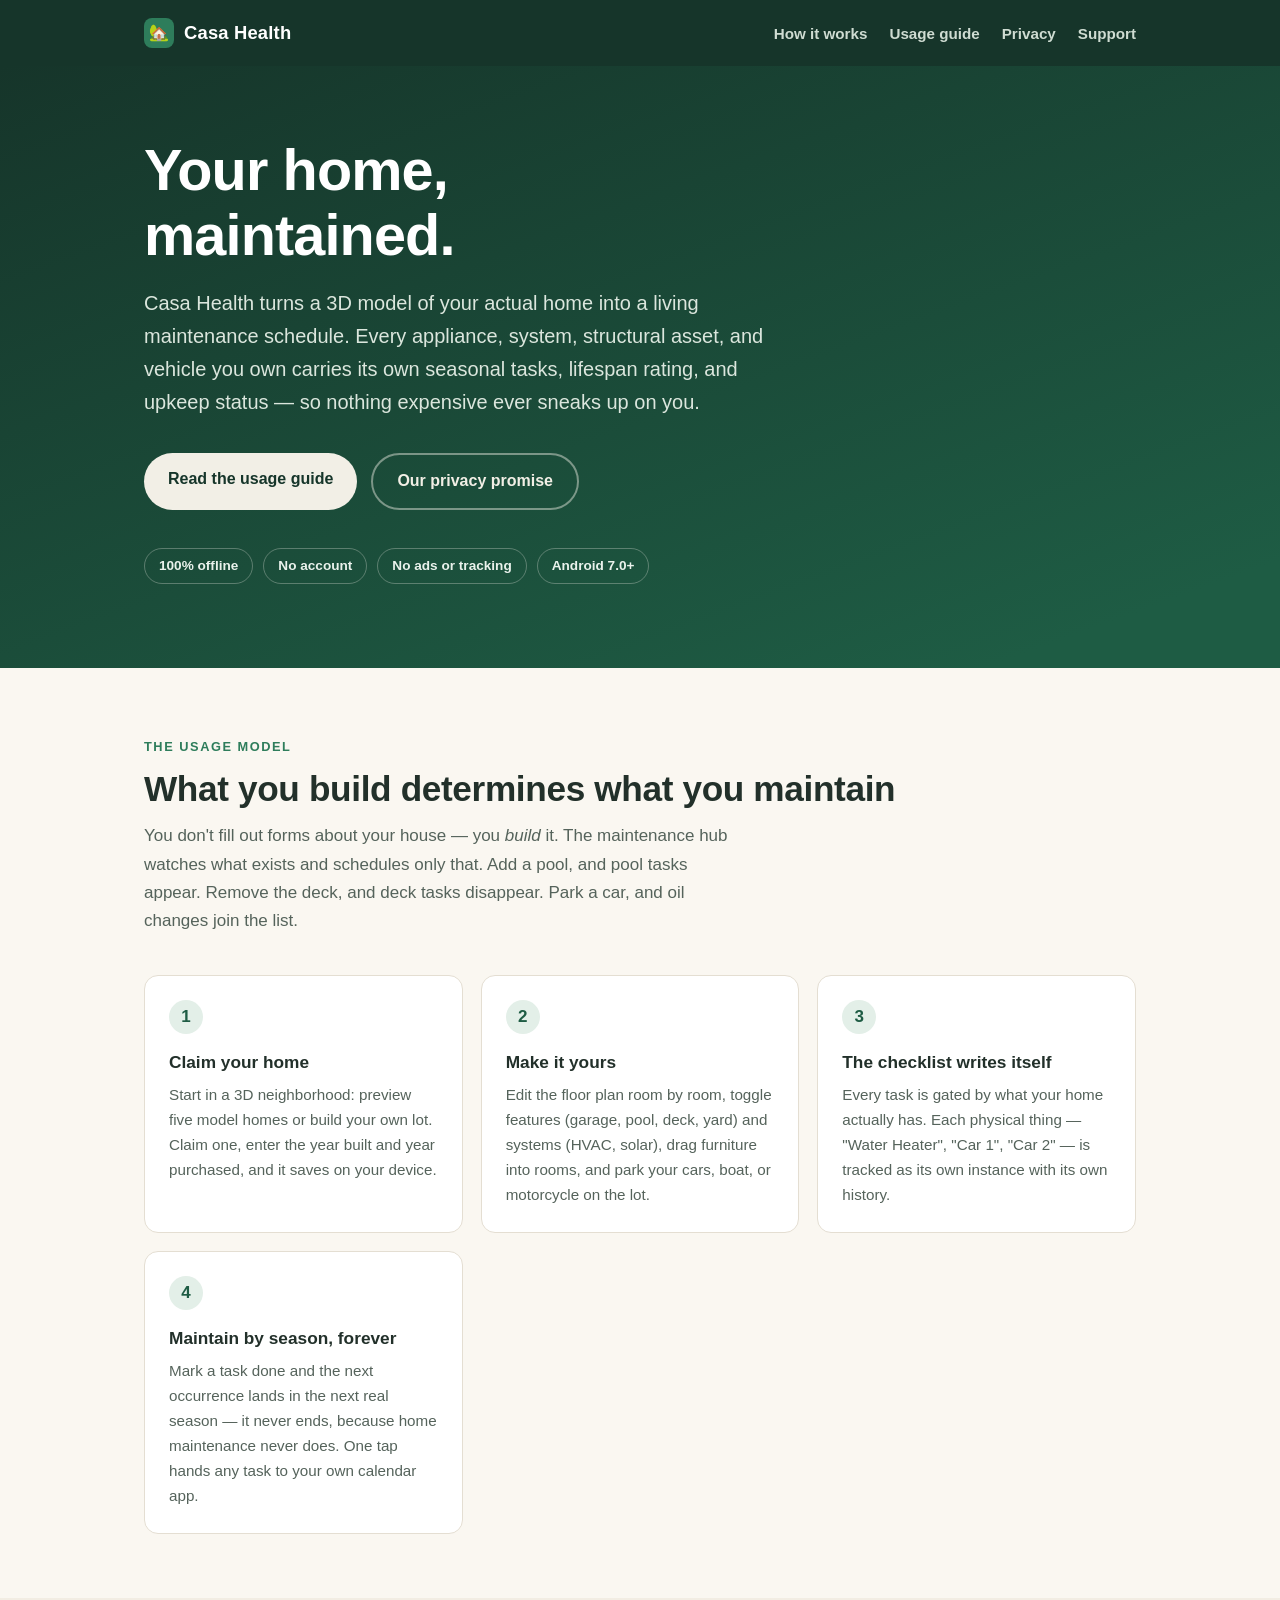
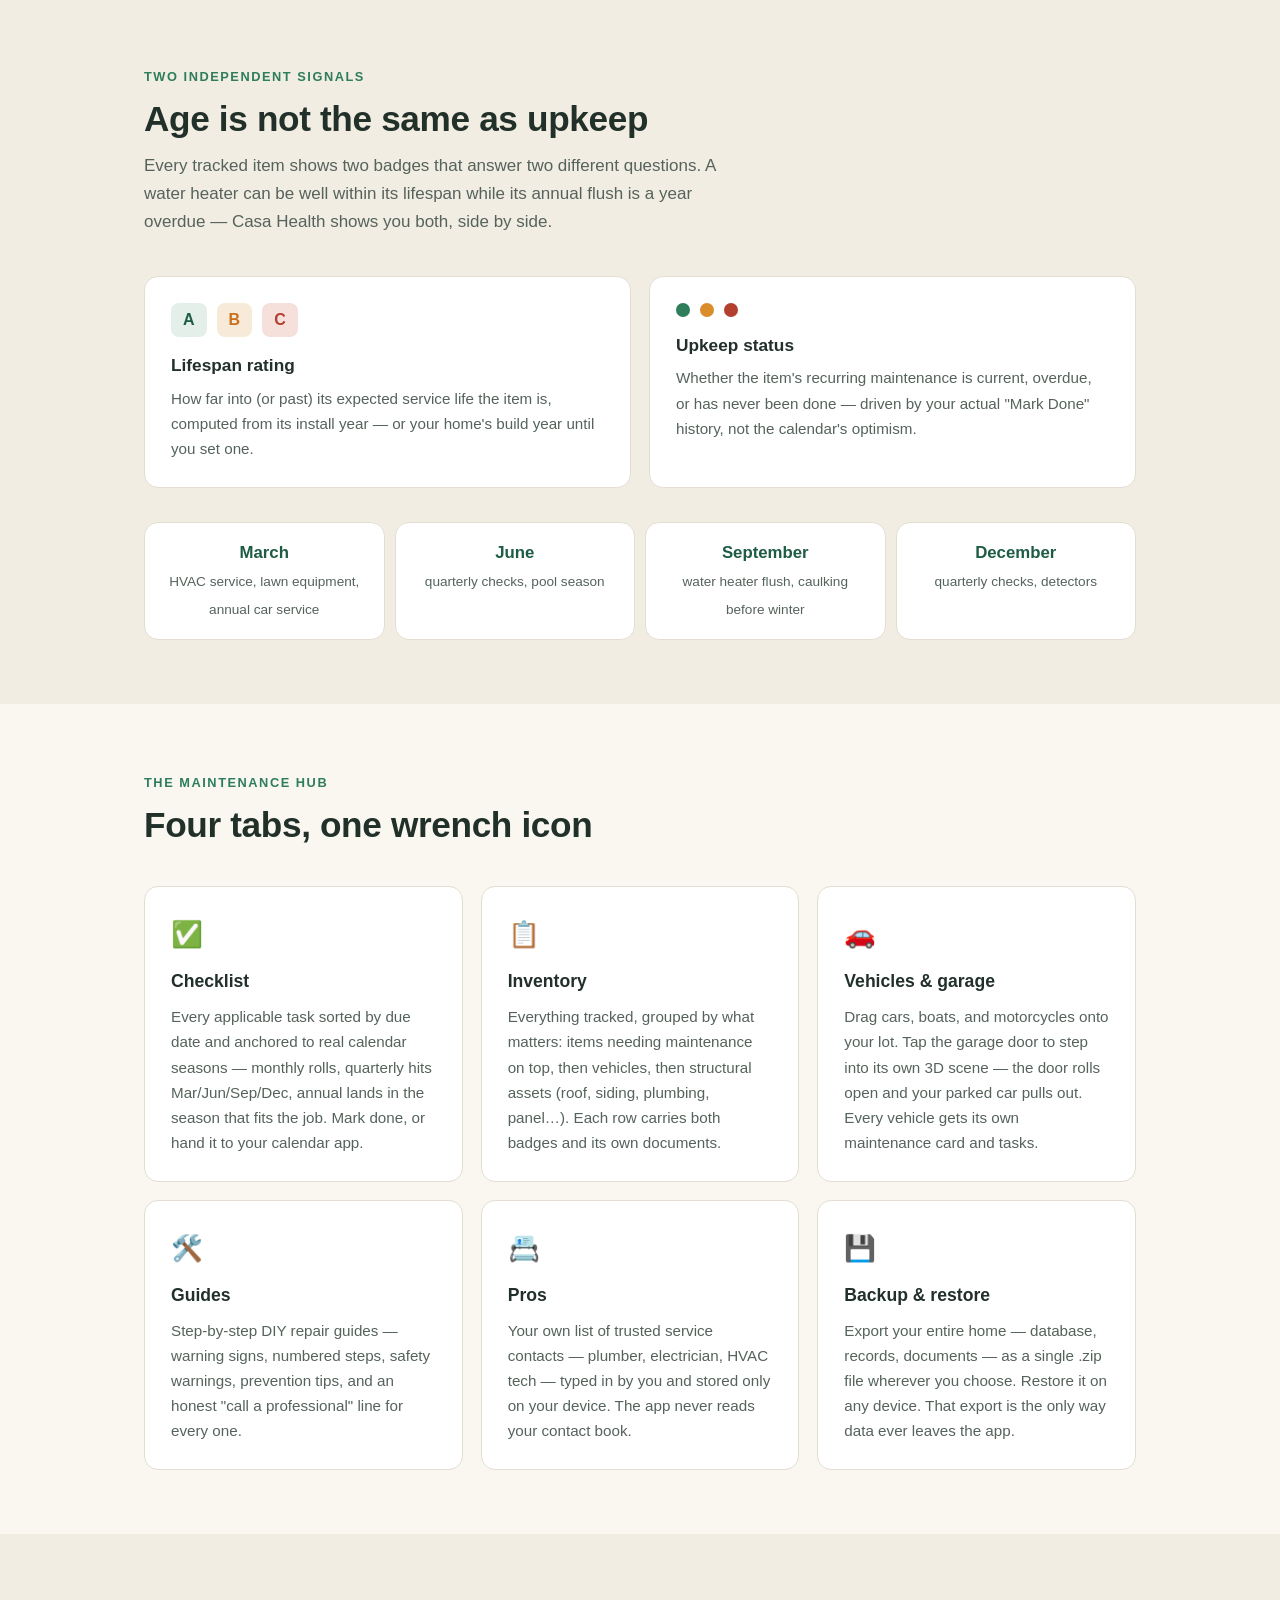
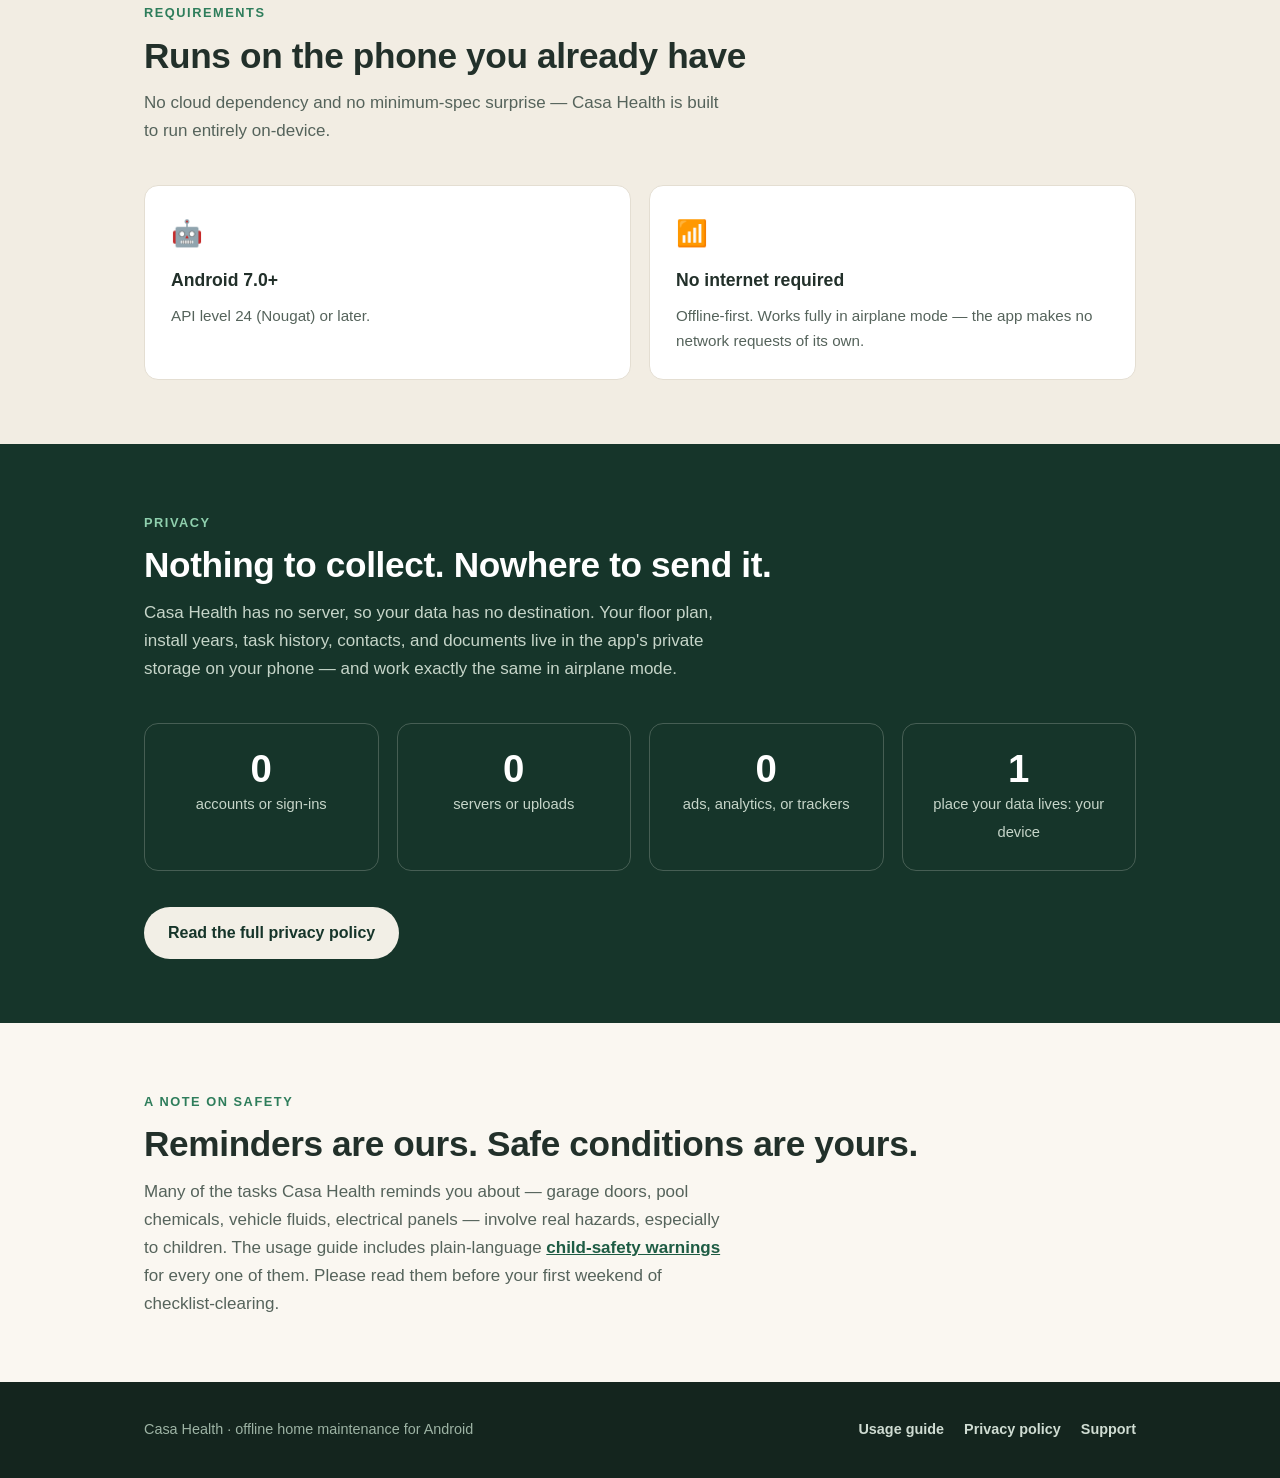
==== commit 0cb12484: "Add support page and link to navigation in index, privacy, and usage pages" ====
--- a/index.html
+++ b/index.html
@@ -17,6 +17,7 @@
       <a class="link" href="#model">How it works</a>
       <a class="link" href="usage.html">Usage guide</a>
       <a class="link" href="privacy.html">Privacy</a>
+      <a class="link" href="support.html">Support</a>
     </nav>
   </div>
   <div class="hero">
@@ -70,9 +71,8 @@
         <div class="step">
           <div class="num">3</div>
           <h3>The checklist writes itself</h3>
-          <p>Every task is gated by what your home actually has. Each physical thing — "Air Conditioner", 
-             "Water Heater", "Car 1", "Car 2" — is tracked as its own instance with its
-             own history.</p>
+          <p>Every task is gated by what your home actually has. Each physical thing —
+             "Water Heater", "Car 1", "Car 2" — is tracked as its own instance with its own history.</p>
         </div>
         <div class="step">
           <div class="num">4</div>
@@ -191,18 +191,6 @@
           <p>Offline-first. Works fully in airplane mode — the app makes no network requests
              of its own.</p>
         </div>
-        <div class="card">
-          <span class="icon">🧩</span>
-          <h3>64-bit only</h3>
-          <p><code>arm64-v8a</code> or <code>x86_64</code>. OpenGL ES 3.1 is required for the
-             3D engine; Vulkan 1.0 is used when available.</p>
-        </div>
-        <div class="card">
-          <span class="icon">🎯</span>
-          <h3>No ARCore needed</h3>
-          <p>The 3D model is a self-contained scene, not an AR overlay — no camera or ARCore
-             dependency.</p>
-        </div>
       </div>
     </div>
   </section>
@@ -249,6 +237,7 @@
     <span class="spacer"></span>
     <a href="usage.html">Usage guide</a>
     <a href="privacy.html">Privacy policy</a>
+    <a href="support.html">Support</a>
   </div>
 </footer>
 
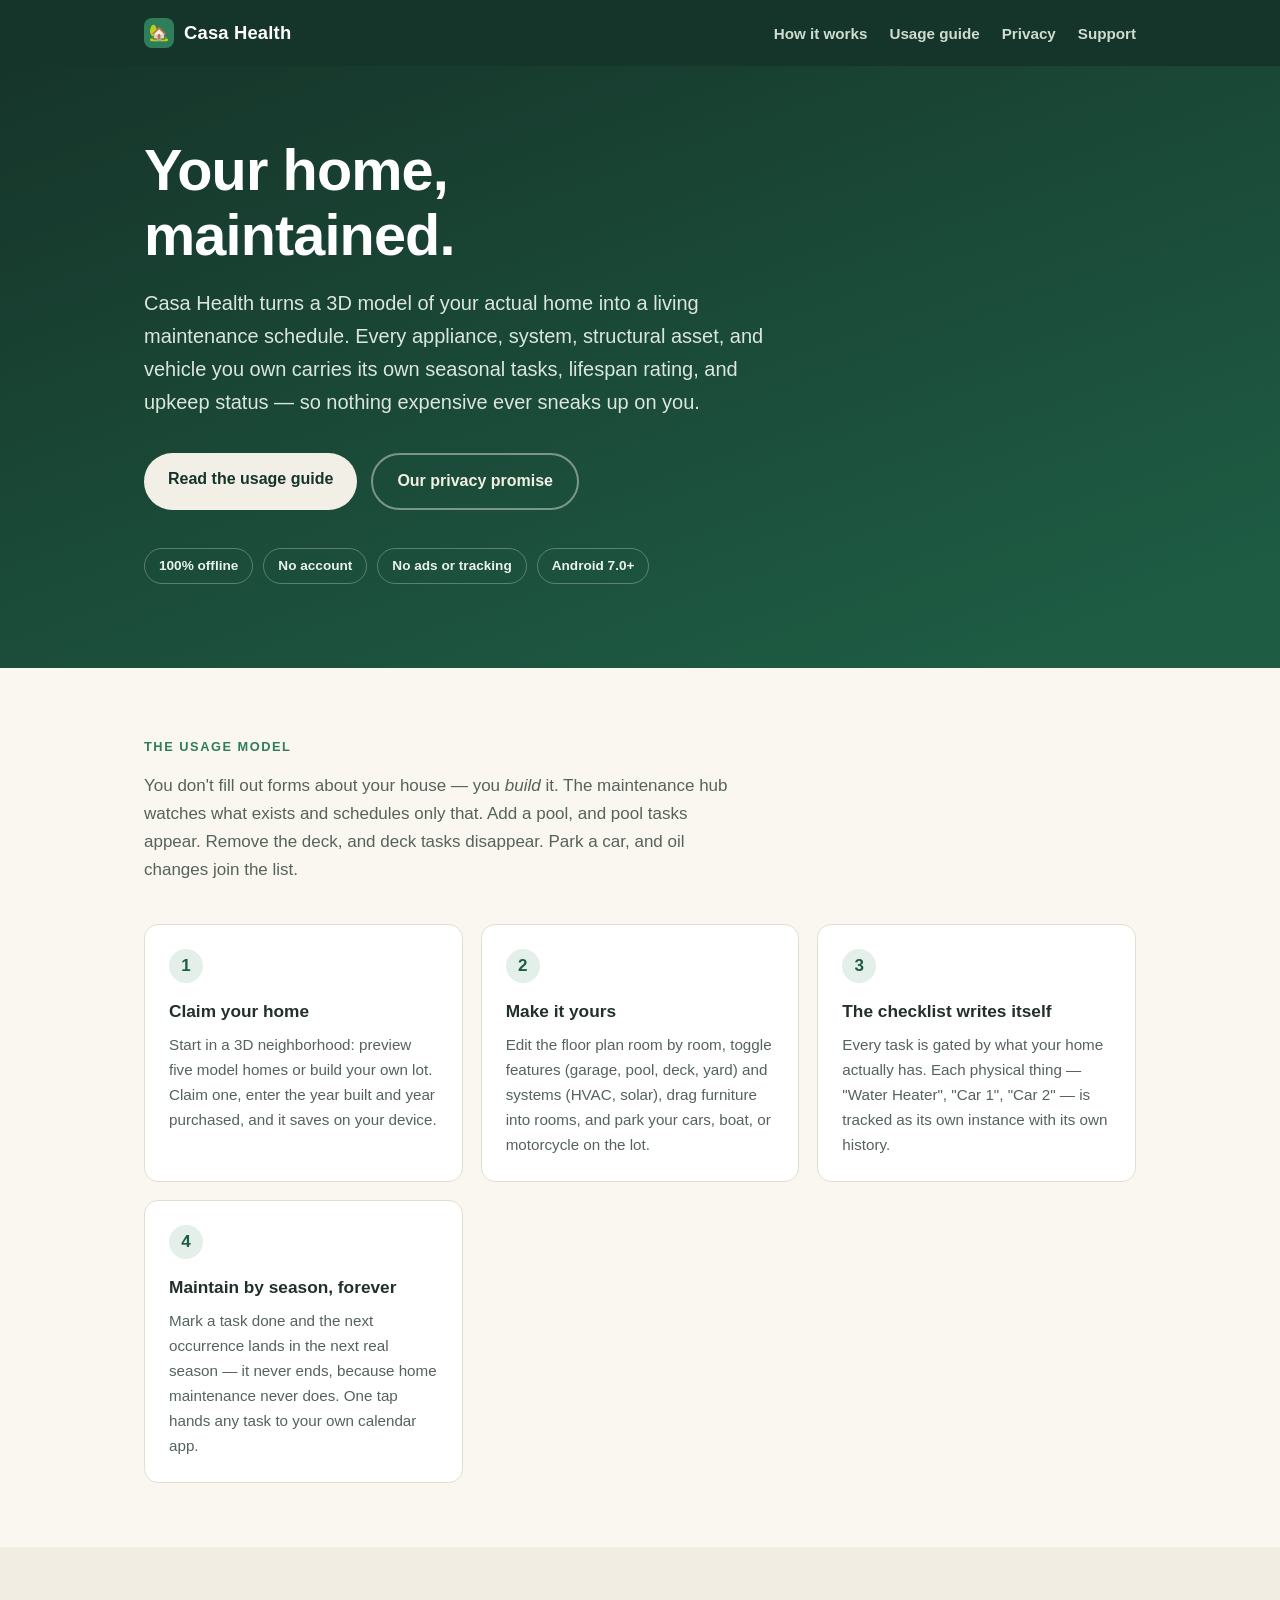
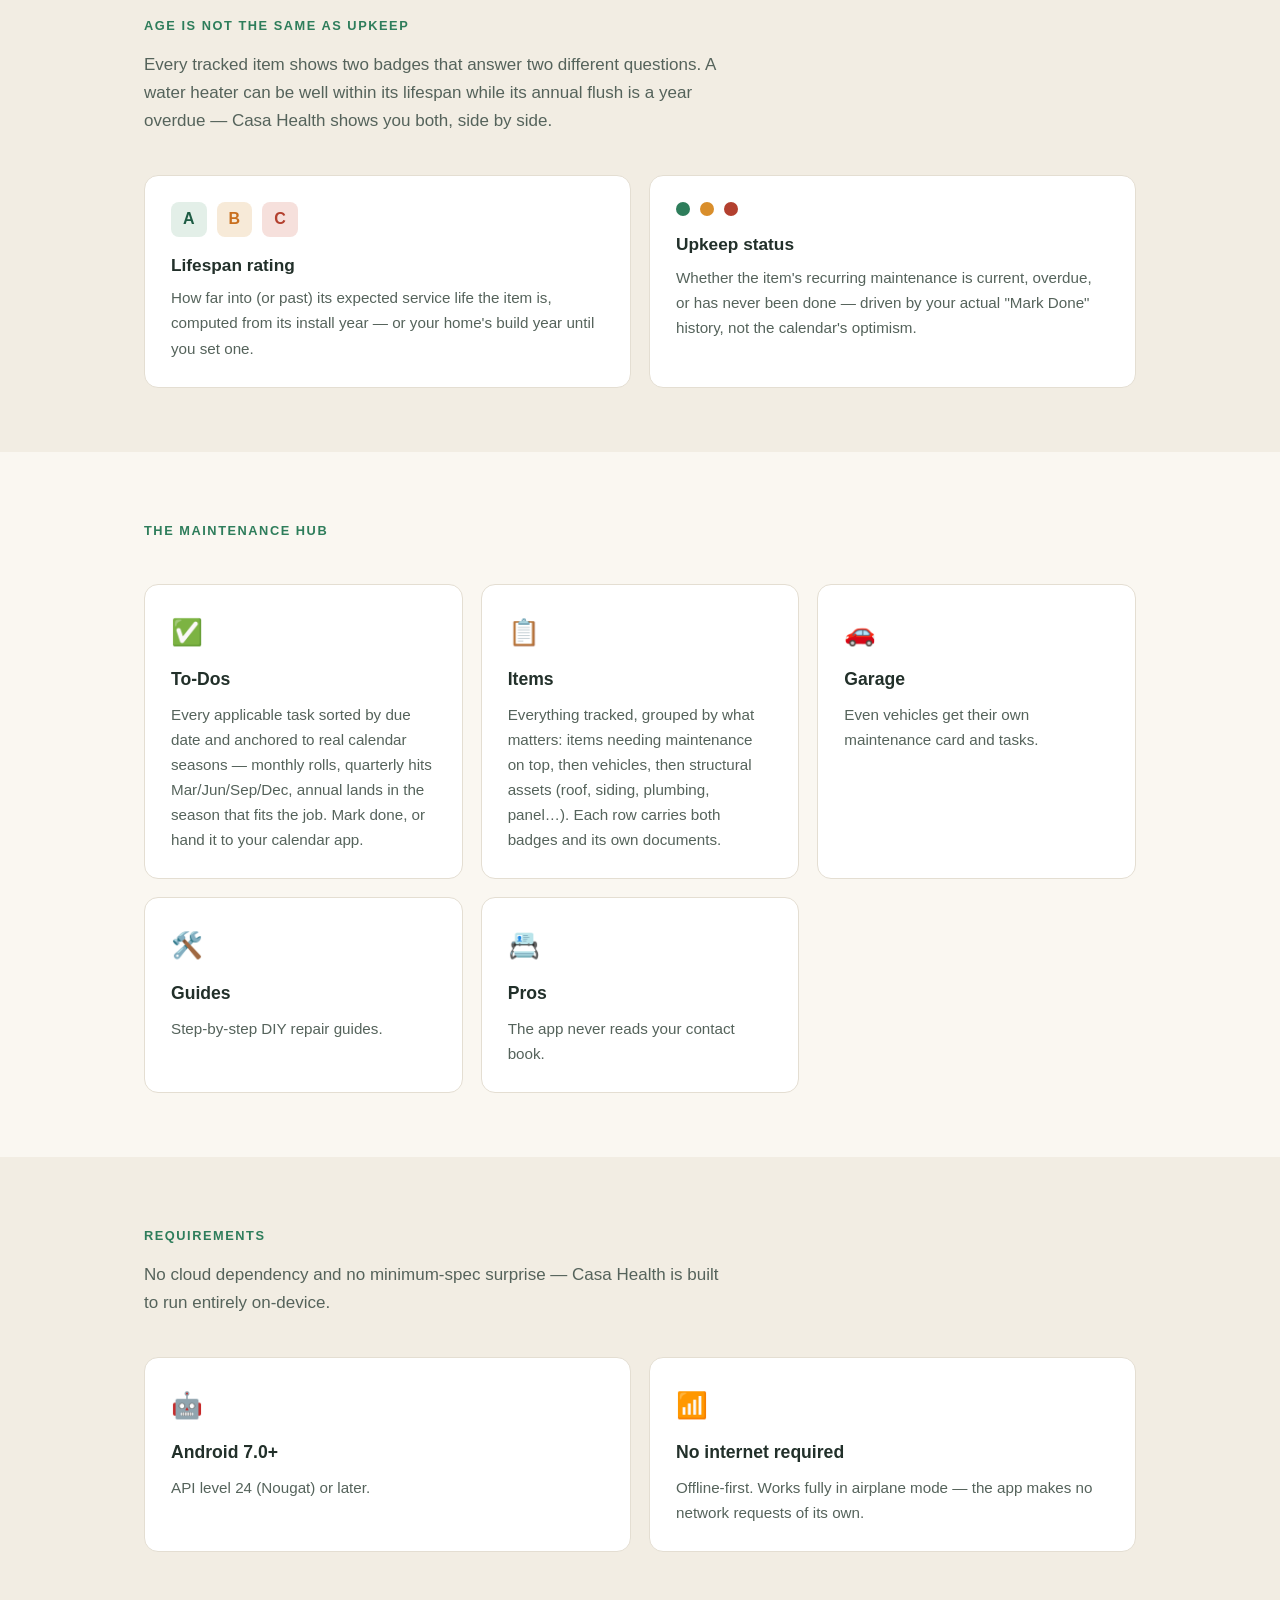
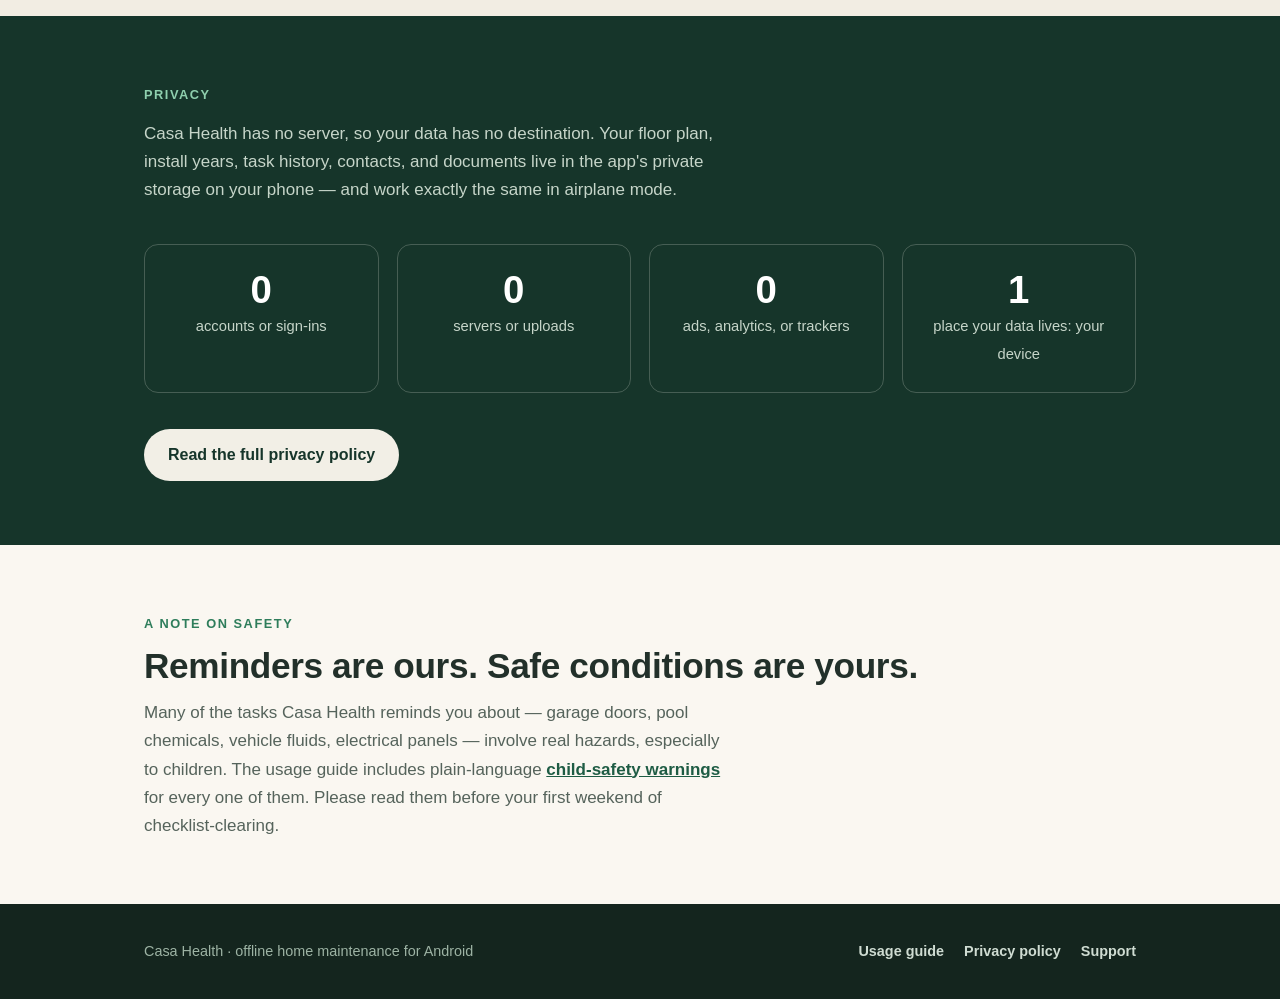
==== commit 2c2cd919: "Refactor content in index.html for clarity and conciseness" ====
--- a/index.html
+++ b/index.html
@@ -48,7 +48,6 @@
   <section id="model">
     <div class="wrap">
       <span class="kicker">The usage model</span>
-      <h2>What you build determines what you maintain</h2>
       <p class="sub">
         You don't fill out forms about your house — you <em>build</em> it. The maintenance
         hub watches what exists and schedules only that. Add a pool, and pool tasks appear.
@@ -87,8 +86,7 @@
 
   <section class="alt">
     <div class="wrap">
-      <span class="kicker">Two independent signals</span>
-      <h2>Age is not the same as upkeep</h2>
+      <span class="kicker">Age is not the same as upkeep</span>
       <p class="sub">
         Every tracked item shows two badges that answer two different questions. A water
         heater can be well within its lifespan while its annual flush is a year overdue —
@@ -112,69 +110,49 @@
              done — driven by your actual "Mark Done" history, not the calendar's optimism.</p>
         </div>
       </div>
-      <div class="seasons">
-        <div class="season"><b>March</b><span>HVAC service, lawn equipment, annual car service</span></div>
-        <div class="season"><b>June</b><span>quarterly checks, pool season</span></div>
-        <div class="season"><b>September</b><span>water heater flush, caulking before winter</span></div>
-        <div class="season"><b>December</b><span>quarterly checks, detectors</span></div>
-      </div>
     </div>
   </section>
 
   <section>
     <div class="wrap">
       <span class="kicker">The maintenance hub</span>
-      <h2>Four tabs, one wrench icon</h2>
       <div class="grid">
         <div class="card">
           <span class="icon">✅</span>
-          <h3>Checklist</h3>
+          <h3>To-Dos</h3>
           <p>Every applicable task sorted by due date and anchored to real calendar seasons —
              monthly rolls, quarterly hits Mar/Jun/Sep/Dec, annual lands in the season that
              fits the job. Mark done, or hand it to your calendar app.</p>
         </div>
         <div class="card">
           <span class="icon">📋</span>
-          <h3>Inventory</h3>
+          <h3>Items</h3>
           <p>Everything tracked, grouped by what matters: items needing maintenance on top,
              then vehicles, then structural assets (roof, siding, plumbing, panel…). Each row
              carries both badges and its own documents.</p>
         </div>
         <div class="card">
           <span class="icon">🚗</span>
-          <h3>Vehicles &amp; garage</h3>
-          <p>Drag cars, boats, and motorcycles onto your lot. Tap the garage door to step into
-             its own 3D scene — the door rolls open and your parked car pulls out. Every
-             vehicle gets its own maintenance card and tasks.</p>
+          <h3>Garage</h3>
+          <p>Even vehicles get their own maintenance card and tasks.</p>
         </div>
         <div class="card">
           <span class="icon">🛠️</span>
           <h3>Guides</h3>
-          <p>Step-by-step DIY repair guides — warning signs, numbered steps, safety warnings,
-             prevention tips, and an honest "call a professional" line for every one.</p>
+          <p>Step-by-step DIY repair guides.</p>
         </div>
         <div class="card">
           <span class="icon">📇</span>
           <h3>Pros</h3>
-          <p>Your own list of trusted service contacts — plumber, electrician, HVAC tech —
-             typed in by you and stored only on your device. The app never reads your
+          <p>The app never reads your
              contact book.</p>
         </div>
-        <div class="card">
-          <span class="icon">💾</span>
-          <h3>Backup &amp; restore</h3>
-          <p>Export your entire home — database, records, documents — as a single .zip file
-             wherever you choose. Restore it on any device. That export is the only way data
-             ever leaves the app.</p>
-        </div>
-      </div>
     </div>
   </section>
 
   <section class="alt">
     <div class="wrap">
       <span class="kicker">Requirements</span>
-      <h2>Runs on the phone you already have</h2>
       <p class="sub">
         No cloud dependency and no minimum-spec surprise — Casa Health is built to run
         entirely on-device.
@@ -198,7 +176,6 @@
   <section class="privacy-band">
     <div class="wrap">
       <span class="kicker" style="color:#8fd0ae">Privacy</span>
-      <h2>Nothing to collect. Nowhere to send it.</h2>
       <p class="sub">
         Casa Health has no server, so your data has no destination. Your floor plan, install
         years, task history, contacts, and documents live in the app's private storage on
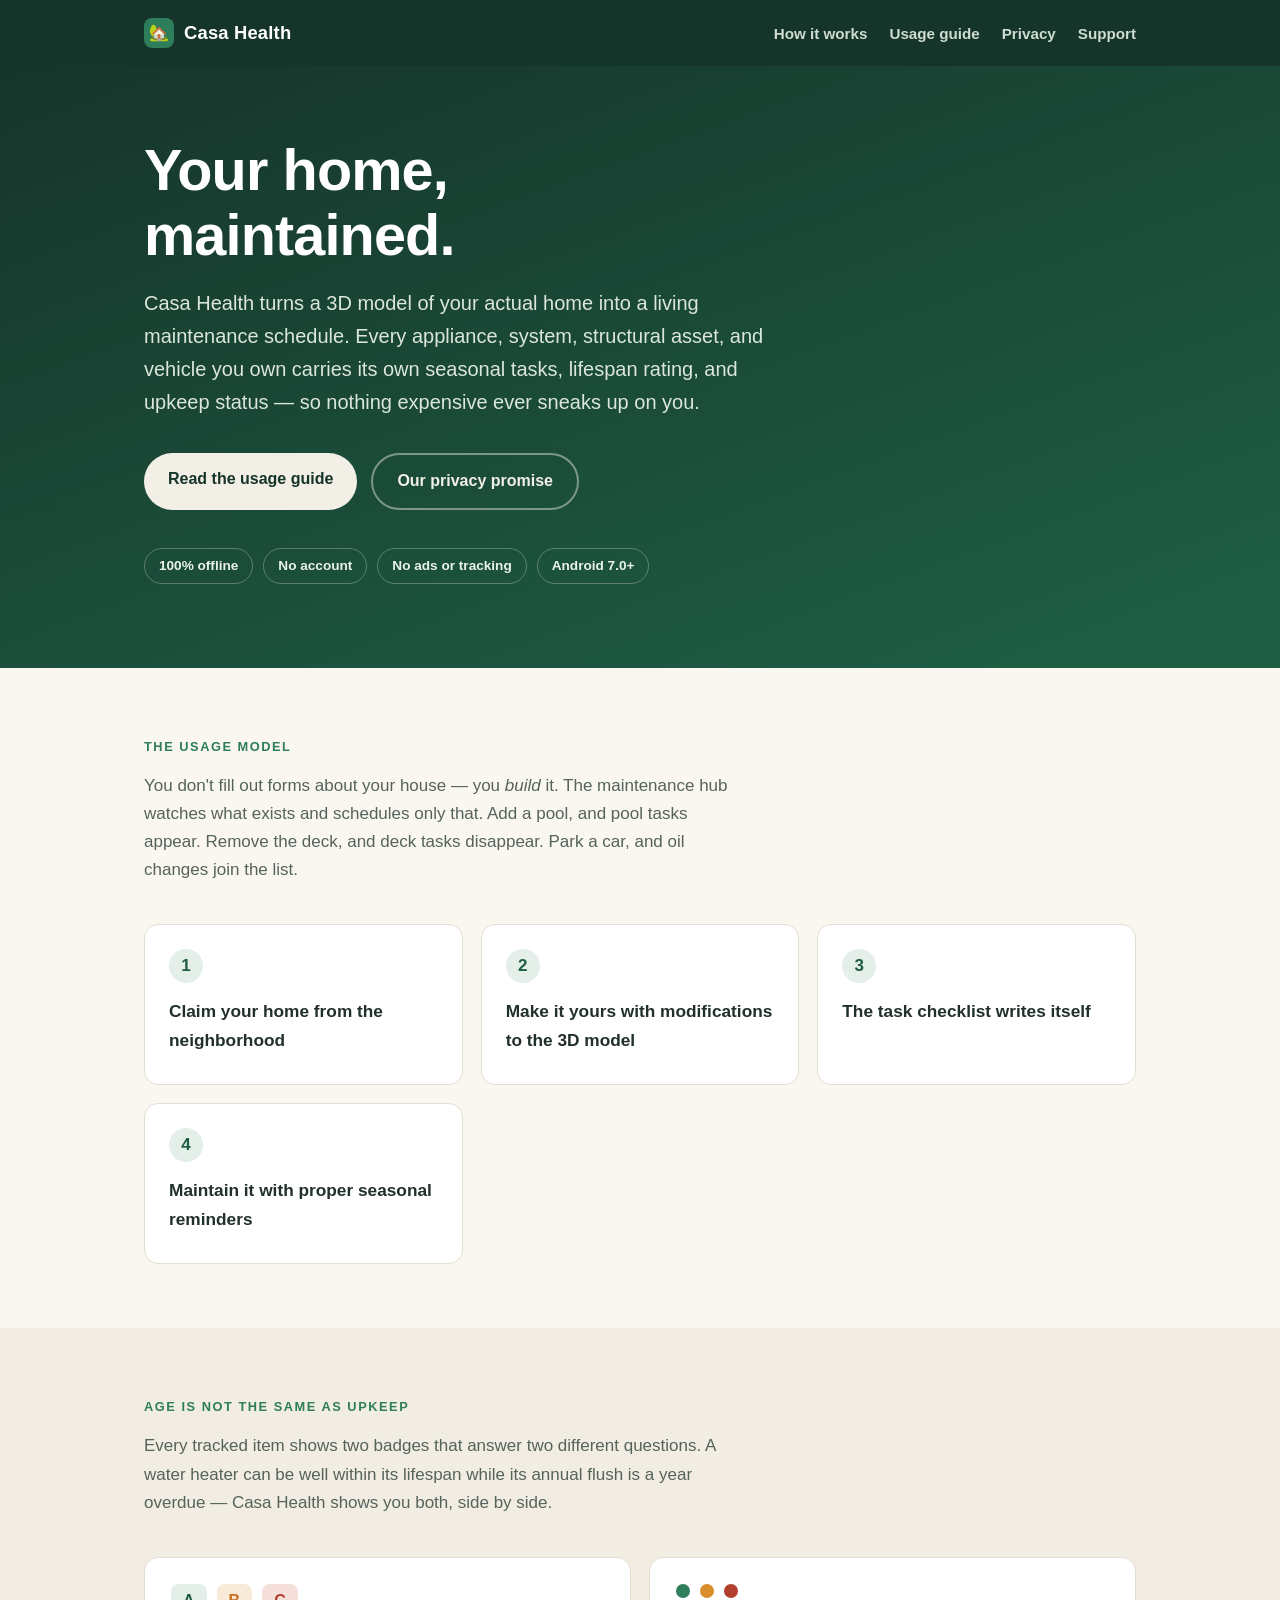
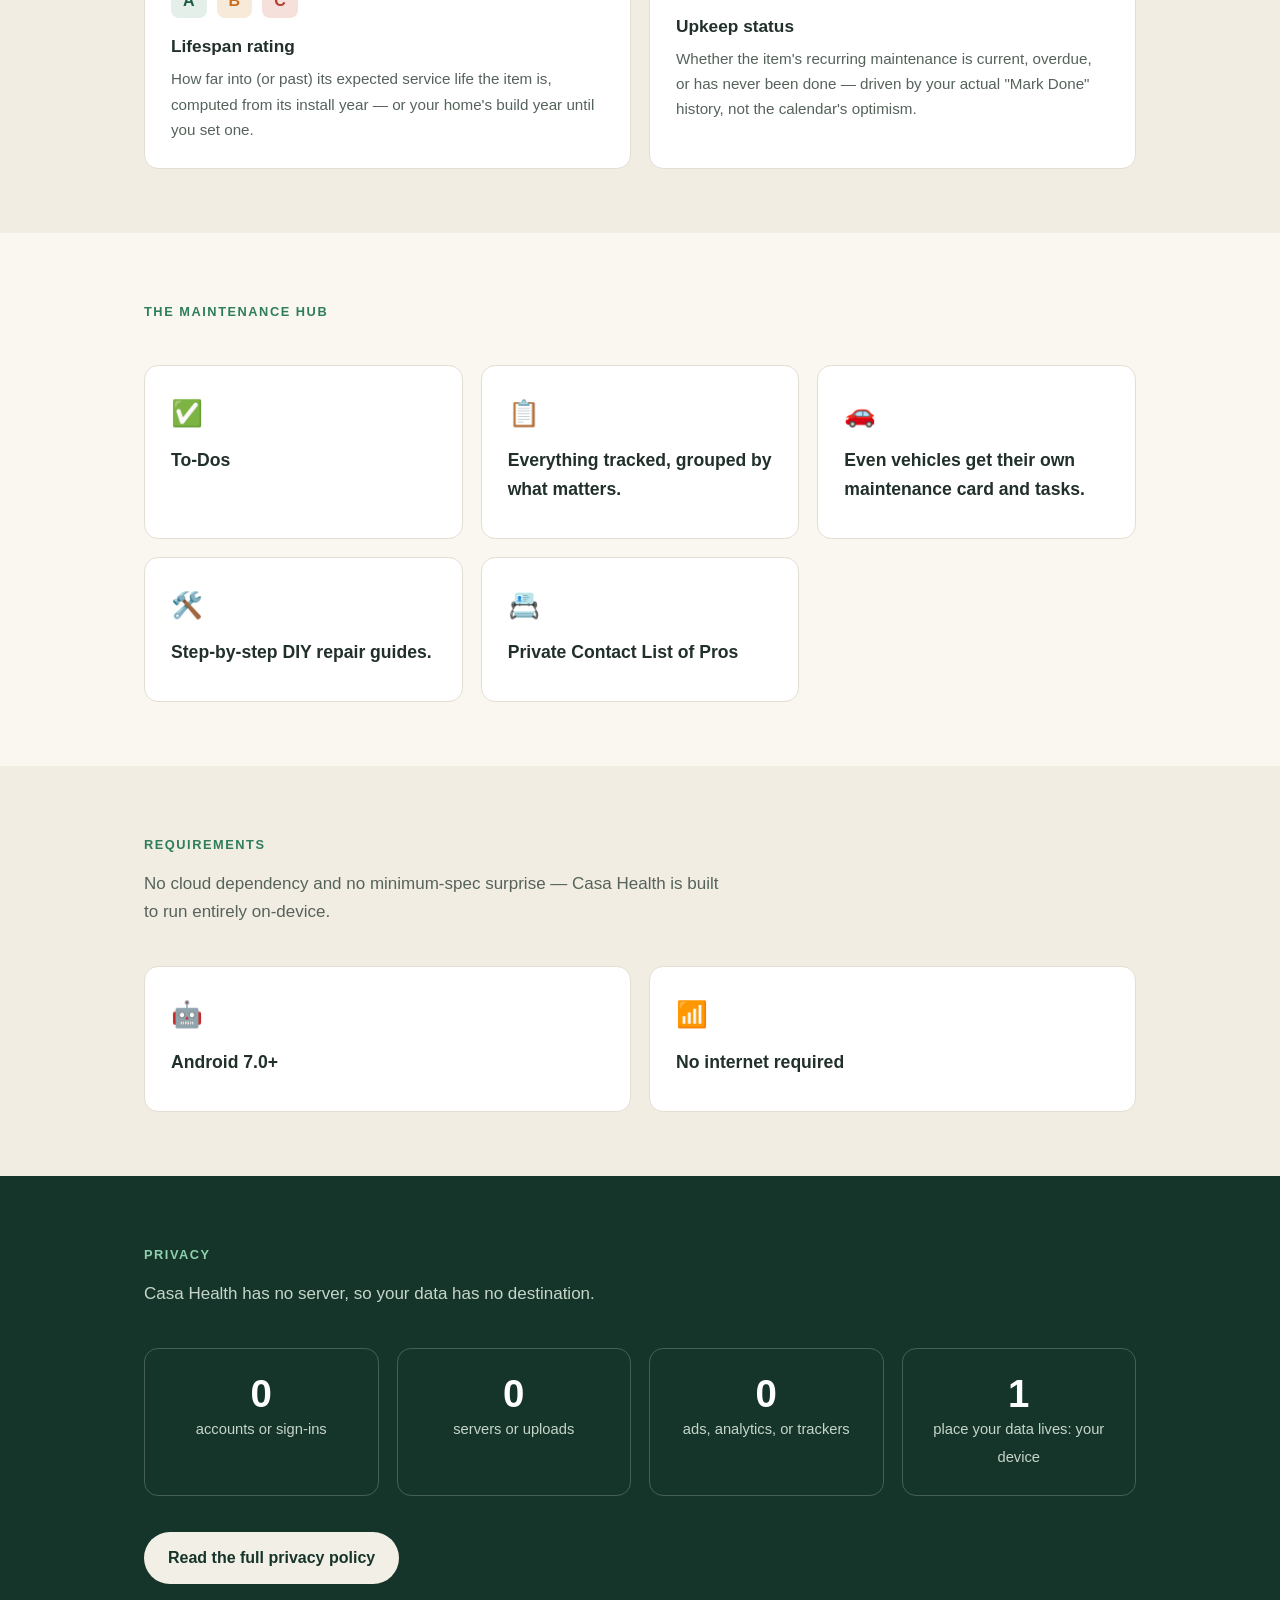
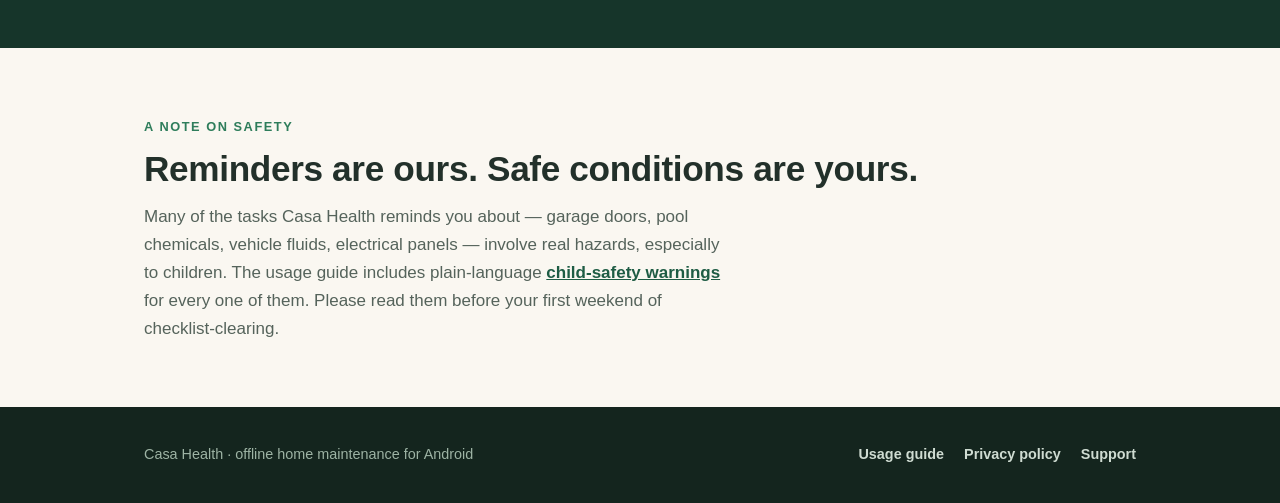
==== commit 3d2e3892: "Revise content in index.html for clarity and conciseness in step descriptions" ====
--- a/index.html
+++ b/index.html
@@ -56,29 +56,19 @@
       <div class="steps">
         <div class="step">
           <div class="num">1</div>
-          <h3>Claim your home</h3>
-          <p>Start in a 3D neighborhood: preview five model homes or build your own lot.
-             Claim one, enter the year built and year purchased, and it saves on your device.</p>
+          <h3>Claim your home from the neighborhood</h3>
         </div>
         <div class="step">
           <div class="num">2</div>
-          <h3>Make it yours</h3>
-          <p>Edit the floor plan room by room, toggle features (garage, pool, deck, yard) and
-             systems (HVAC, solar), drag furniture into rooms, and park your cars, boat, or
-             motorcycle on the lot.</p>
+          <h3>Make it yours with modifications to the 3D model</h3>
         </div>
         <div class="step">
           <div class="num">3</div>
-          <h3>The checklist writes itself</h3>
-          <p>Every task is gated by what your home actually has. Each physical thing —
-             "Water Heater", "Car 1", "Car 2" — is tracked as its own instance with its own history.</p>
+          <h3>The task checklist writes itself</h3>
         </div>
         <div class="step">
           <div class="num">4</div>
-          <h3>Maintain by season, forever</h3>
-          <p>Mark a task done and the next occurrence lands in the next real season — it never
-             ends, because home maintenance never does. One tap hands any task to your own
-             calendar app.</p>
+          <h3>Maintain it with proper seasonal reminders</h3>
         </div>
       </div>
     </div>
@@ -120,32 +110,22 @@
         <div class="card">
           <span class="icon">✅</span>
           <h3>To-Dos</h3>
-          <p>Every applicable task sorted by due date and anchored to real calendar seasons —
-             monthly rolls, quarterly hits Mar/Jun/Sep/Dec, annual lands in the season that
-             fits the job. Mark done, or hand it to your calendar app.</p>
         </div>
         <div class="card">
           <span class="icon">📋</span>
-          <h3>Items</h3>
-          <p>Everything tracked, grouped by what matters: items needing maintenance on top,
-             then vehicles, then structural assets (roof, siding, plumbing, panel…). Each row
-             carries both badges and its own documents.</p>
+          <h3>Everything tracked, grouped by what matters.</h3>
         </div>
         <div class="card">
           <span class="icon">🚗</span>
-          <h3>Garage</h3>
-          <p>Even vehicles get their own maintenance card and tasks.</p>
+          <h3>Even vehicles get their own maintenance card and tasks.</h3>
         </div>
         <div class="card">
           <span class="icon">🛠️</span>
-          <h3>Guides</h3>
-          <p>Step-by-step DIY repair guides.</p>
+          <h3>Step-by-step DIY repair guides.</h3>
         </div>
         <div class="card">
           <span class="icon">📇</span>
-          <h3>Pros</h3>
-          <p>The app never reads your
-             contact book.</p>
+          <h3>Private Contact List of Pros</h3>
         </div>
     </div>
   </section>
@@ -161,13 +141,10 @@
         <div class="card">
           <span class="icon">🤖</span>
           <h3>Android 7.0+</h3>
-          <p>API level 24 (Nougat) or later.</p>
         </div>
         <div class="card">
           <span class="icon">📶</span>
           <h3>No internet required</h3>
-          <p>Offline-first. Works fully in airplane mode — the app makes no network requests
-             of its own.</p>
         </div>
       </div>
     </div>
@@ -177,9 +154,7 @@
     <div class="wrap">
       <span class="kicker" style="color:#8fd0ae">Privacy</span>
       <p class="sub">
-        Casa Health has no server, so your data has no destination. Your floor plan, install
-        years, task history, contacts, and documents live in the app's private storage on
-        your phone — and work exactly the same in airplane mode.
+        Casa Health has no server, so your data has no destination. 
       </p>
       <div class="stats">
         <div class="stat"><b>0</b><span>accounts or sign-ins</span></div>
